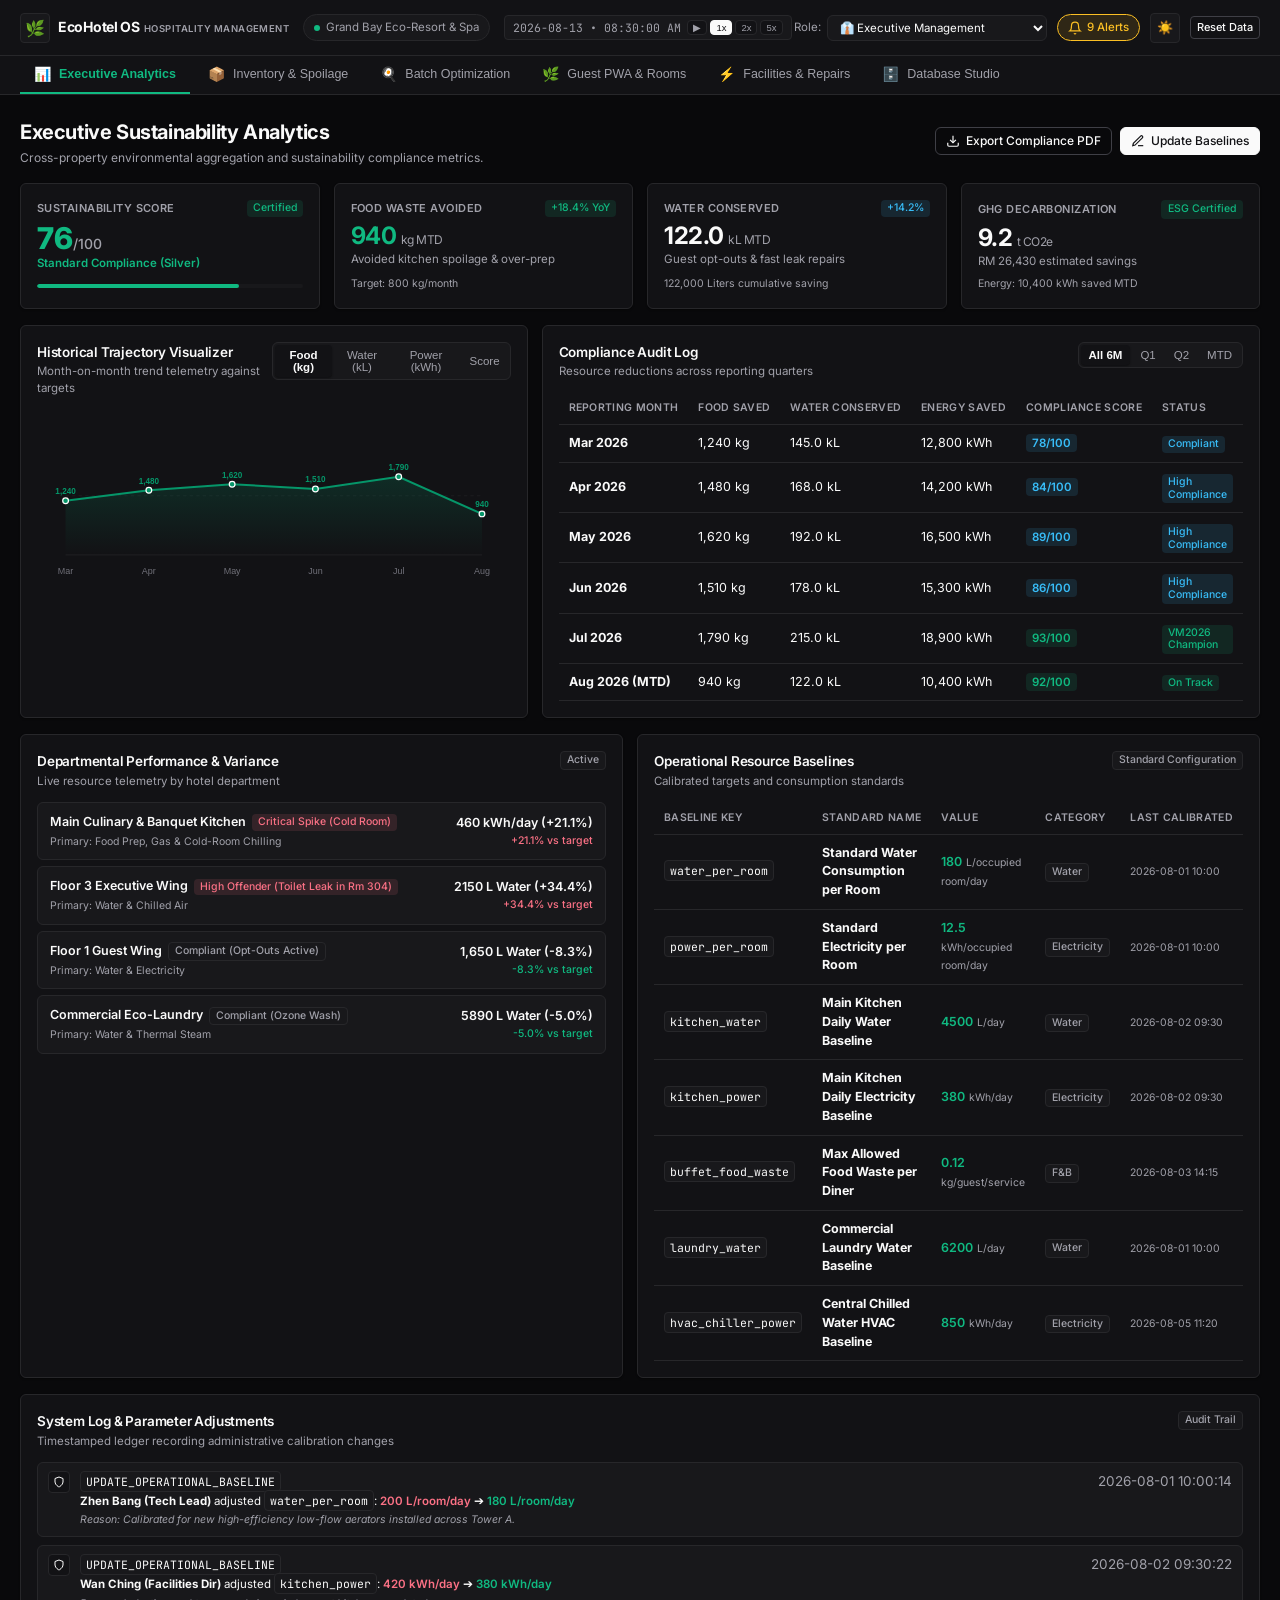
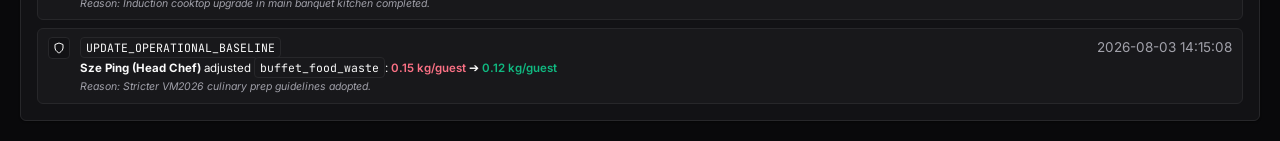
==== index.html @ 71dfa3d1 "Separate the pages" ====
<!DOCTYPE html>
<html lang="en">
<head>
  <meta charset="UTF-8" />
  <meta name="viewport" content="width=device-width, initial-scale=1.0" />
  <title>EcoHotel OS • Visit Malaysia 2026 Sustainable Hospitality Platform</title>
  <meta name="description" content="A comprehensive three-tier sustainable hotel operating system integrating executive sustainability analytics, predictive kitchen batching, in-room guest eco-PWA, and facilities anomaly detection." />

  <!-- Google Fonts: Inter & JetBrains Mono for Nordic Typography -->
  <link rel="preconnect" href="https://fonts.googleapis.com" />
  <link rel="preconnect" href="https://fonts.gstatic.com" crossorigin />
  <link href="https://fonts.googleapis.com/css2?family=Inter:wght@300;400;500;600;700;800;900&family=JetBrains+Mono:wght@400;500;600;700;800&display=swap" rel="stylesheet" />

  <!-- App Stylesheet -->
  <link rel="stylesheet" href="./css/style.css" />
</head>
<body>
  <!-- App Mounting Container -->
  <div id="app"></div>

  <!-- Master JavaScript Application (ES Modules) -->
  <script type="module" src="./js/app.js?v=2.2"></script>
</body>
</html>
---- css/style.css ----
/* ==========================================================================
   EcoHotel OS - Ultra-Minimalist Design System
   Aesthetic: Clean Swiss / Nordic Minimalist, High Legibility, Crisp Hairline Borders,
   Understated Typography, Ample Whitespace, Muted Semantic Accents.
   ========================================================================== */

:root {
  /* Light Minimalist Palette (Default) */
  --bg-app: #f9fafb;
  --bg-surface: #ffffff;
  --bg-card: #ffffff;
  --bg-card-hover: #f9fafb;
  --bg-card-subtle: #f4f4f5;
  --bg-input: #ffffff;
  --bg-glass: rgba(255, 255, 255, 0.95);
  
  --border-subtle: #e4e4e7;
  --border-medium: #d4d4d8;
  --border-focus: #18181b;
  --border-glass: #e4e4e7;
  
  --text-main: #18181b;
  --text-muted: #71717a;
  --text-light: #a1a1aa;
  --text-white: #ffffff;
  
  /* Muted Elegant Accents */
  --primary: #059669;          /* Minimal Forest Green */
  --primary-light: #ecfdf5;
  --primary-hover: #047857;
  
  --secondary: #0284c7;        /* Clean Slate Blue */
  --secondary-light: #f0f9ff;
  
  --warning: #d97706;          /* Muted Amber */
  --warning-light: #fffbeb;
  
  --danger: #e11d48;           /* Clean Rose Red */
  --danger-light: #fff1f2;
  
  --shadow-sm: 0 1px 2px 0 rgba(0, 0, 0, 0.03);
  --shadow-md: 0 1px 3px 0 rgba(0, 0, 0, 0.05), 0 1px 2px -1px rgba(0, 0, 0, 0.05);
  --shadow-lg: 0 4px 6px -1px rgba(0, 0, 0, 0.07), 0 2px 4px -2px rgba(0, 0, 0, 0.05);
  
  --radius-sm: 4px;
  --radius-md: 6px;
  --radius-lg: 8px;
  --radius-xl: 12px;
  --radius-full: 9999px;
  
  --font-family: 'Inter', -apple-system, BlinkMacSystemFont, "Segoe UI", Roboto, sans-serif;
  --font-mono: 'JetBrains Mono', ui-monospace, monospace;
}

/* Dark Minimalist Palette */
body:not(.theme-light), body.theme-dark {
  --bg-app: #09090b;
  --bg-surface: #121215;
  --bg-card: #121215;
  --bg-card-hover: #18181b;
  --bg-card-subtle: #18181b;
  --bg-input: #18181b;
  --bg-glass: rgba(18, 18, 21, 0.95);
  
  --border-subtle: #27272a;
  --border-medium: #3f3f46;
  --border-focus: #10b981;
  --border-glass: #27272a;
  
  --text-main: #fafafa;
  --text-muted: #a1a1aa;
  --text-light: #71717a;
  --text-white: #ffffff;
  
  --primary: #10b981;
  --primary-light: rgba(16, 185, 129, 0.12);
  --primary-hover: #059669;
  
  --secondary: #38bdf8;
  --secondary-light: rgba(56, 189, 248, 0.12);
  
  --warning: #fbbf24;
  --warning-light: rgba(251, 191, 36, 0.12);
  
  --danger: #fb7185;
  --danger-light: rgba(251, 113, 133, 0.12);
  
  --shadow-sm: 0 1px 2px rgba(0, 0, 0, 0.4);
  --shadow-md: 0 2px 4px rgba(0, 0, 0, 0.5);
  --shadow-lg: 0 4px 8px rgba(0, 0, 0, 0.6);
}

/* Base Reset */
*, *::before, *::after {
  box-sizing: border-box;
  margin: 0;
  padding: 0;
}

body {
  font-family: var(--font-family);
  background-color: var(--bg-app);
  color: var(--text-main);
  line-height: 1.5;
  font-size: 13.5px;
  -webkit-font-smoothing: antialiased;
  transition: background-color 0.2s ease, color 0.2s ease;
}

/* Clean Minimal Scrollbar */
::-webkit-scrollbar {
  width: 6px;
  height: 6px;
}
::-webkit-scrollbar-track {
  background: transparent;
}
::-webkit-scrollbar-thumb {
  background: var(--border-medium);
  border-radius: 3px;
}
::-webkit-scrollbar-thumb:hover {
  background: var(--text-muted);
}

/* Typography */
h1, h2, h3, h4, h5, h6 {
  font-weight: 600;
  color: var(--text-main);
  letter-spacing: -0.015em;
}

.text-primary { color: var(--primary) !important; }
.text-success { color: var(--primary) !important; }
.text-danger { color: var(--danger) !important; }
.text-warning { color: var(--warning) !important; }
.text-muted { color: var(--text-muted) !important; }
.font-bold { font-weight: 600; }
.font-lg { font-size: 15px; }
.font-mono { font-family: var(--font-mono); }
.strike { text-decoration: line-through; opacity: 0.5; }
.text-center { text-align: center; }

code {
  font-family: var(--font-mono);
  font-size: 11.5px;
  background: var(--bg-card-subtle);
  padding: 2px 5px;
  border-radius: var(--radius-sm);
  color: var(--text-main);
  border: 1px solid var(--border-subtle);
}

/* Header & Shell Navigation */
.app-header {
  background: var(--bg-surface);
  border-bottom: 1px solid var(--border-subtle);
  height: 56px;
  padding: 0 20px;
  display: flex;
  align-items: center;
  justify-content: space-between;
  position: sticky;
  top: 0;
  z-index: 50;
}

.header-left {
  display: flex;
  align-items: center;
  gap: 14px;
}

.brand-logo {
  display: flex;
  align-items: center;
  gap: 8px;
  cursor: pointer;
}

.logo-mark {
  font-size: 16px;
  background: var(--bg-card-subtle);
  width: 30px;
  height: 30px;
  display: flex;
  align-items: center;
  justify-content: center;
  border-radius: var(--radius-sm);
  border: 1px solid var(--border-subtle);
}

.brand-name {
  font-weight: 700;
  font-size: 14px;
  color: var(--text-main);
  line-height: 1.1;
  letter-spacing: -0.02em;
}

.brand-sub {
  font-size: 9.5px;
  font-weight: 600;
  color: var(--text-muted);
  text-transform: uppercase;
  letter-spacing: 0.05em;
}

.hotel-pill {
  display: flex;
  align-items: center;
  gap: 6px;
  background: var(--bg-card-subtle);
  padding: 4px 10px;
  border-radius: var(--radius-full);
  font-size: 11.5px;
  color: var(--text-muted);
  border: 1px solid var(--border-subtle);
}

.hotel-dot {
  width: 6px;
  height: 6px;
  background-color: var(--primary);
  border-radius: 50%;
}

.sim-clock-pill {
  display: flex;
  align-items: center;
  gap: 6px;
  background: var(--bg-card-subtle);
  padding: 3px 8px;
  border-radius: var(--radius-sm);
  border: 1px solid var(--border-subtle);
  font-size: 11.5px;
  font-family: var(--font-mono);
  color: var(--text-muted);
}

.sim-controls {
  display: flex;
  align-items: center;
  gap: 3px;
}

.sim-btn {
  background: var(--bg-surface);
  border: 1px solid var(--border-subtle);
  color: var(--text-muted);
  padding: 1px 5px;
  border-radius: var(--radius-sm);
  font-size: 9.5px;
  cursor: pointer;
  transition: all 0.15s;
}

.sim-btn:hover, .sim-btn.active {
  background: var(--text-main);
  border-color: var(--text-main);
  color: var(--bg-surface);
}

.header-right {
  display: flex;
  align-items: center;
  gap: 10px;
}

.role-selector-wrap {
  display: flex;
  align-items: center;
  gap: 6px;
}

.role-label {
  font-size: 11.5px;
  color: var(--text-muted);
}

.nav-alert-pill {
  display: flex;
  align-items: center;
  gap: 5px;
  background: var(--bg-card-subtle);
  border: 1px solid var(--border-subtle);
  padding: 4px 10px;
  border-radius: var(--radius-full);
  font-size: 11.5px;
  font-weight: 500;
  color: var(--text-muted);
  cursor: pointer;
  transition: all 0.15s;
}

.nav-alert-pill.has-alerts {
  background: var(--warning-light);
  border-color: var(--warning);
  color: var(--warning);
}

.theme-toggle-btn {
  background: var(--bg-card-subtle);
  border: 1px solid var(--border-subtle);
  color: var(--text-main);
  width: 30px;
  height: 30px;
  border-radius: var(--radius-sm);
  display: flex;
  align-items: center;
  justify-content: center;
  cursor: pointer;
  transition: all 0.15s;
  font-size: 13px;
}

.theme-toggle-btn:hover {
  background: var(--border-subtle);
}

/* Minimal Main Navigation Tab Bar */
.main-navbar {
  background: var(--bg-surface);
  border-bottom: 1px solid var(--border-subtle);
  padding: 0 20px;
  position: sticky;
  top: 56px;
  z-index: 40;
}

.nav-tabs-container {
  display: flex;
  gap: 4px;
  overflow-x: auto;
  scrollbar-width: none;
}
.nav-tabs-container::-webkit-scrollbar {
  display: none;
}

.nav-tab {
  background: transparent;
  border: none;
  border-bottom: 2px solid transparent;
  padding: 10px 14px;
  color: var(--text-muted);
  display: flex;
  align-items: center;
  gap: 8px;
  cursor: pointer;
  transition: all 0.15s;
  white-space: nowrap;
  font-size: 12.5px;
  font-weight: 500;
}

.nav-tab:hover {
  color: var(--text-main);
}

.nav-tab.active {
  color: var(--primary);
  border-bottom-color: var(--primary);
  font-weight: 600;
}

.tab-icon {
  font-size: 14px;
}

.tab-pic {
  font-size: 9.5px;
  background: var(--bg-card-subtle);
  padding: 1px 5px;
  border-radius: var(--radius-sm);
  color: var(--text-muted);
  border: 1px solid var(--border-subtle);
}

.nav-tab.active .tab-pic {
  background: var(--primary-light);
  color: var(--primary);
  border-color: transparent;
}

/* Main Layout & Minimal Cards */
.main-content {
  padding: 20px;
  max-width: 1440px;
  margin: 0 auto;
}

.module-view {
  display: flex;
  flex-direction: column;
  gap: 16px;
}

.view-header {
  display: flex;
  align-items: center;
  justify-content: space-between;
  flex-wrap: wrap;
  gap: 12px;
}

.view-title {
  font-size: 20px;
  font-weight: 700;
  color: var(--text-main);
  letter-spacing: -0.02em;
  margin: 2px 0;
}

.view-subtitle {
  font-size: 12px;
  color: var(--text-muted);
}

.header-actions {
  display: flex;
  align-items: center;
  gap: 8px;
  flex-wrap: wrap;
}

/* Grid System */
.grid {
  display: grid;
  gap: 14px;
}
.grid-2 { grid-template-columns: repeat(2, 1fr); }
.grid-3 { grid-template-columns: repeat(3, 1fr); }
.grid-4 { grid-template-columns: repeat(4, 1fr); }

@media (max-width: 1024px) {
  .grid-4 { grid-template-columns: repeat(2, 1fr); }
  .grid-3 { grid-template-columns: repeat(1, 1fr); }
}
@media (max-width: 768px) {
  .grid-2, .grid-4 { grid-template-columns: 1fr; }
}

/* Minimal Cards */
.card {
  background: var(--bg-card);
  border: 1px solid var(--border-subtle);
  border-radius: var(--radius-md);
  padding: 16px;
  box-shadow: var(--shadow-sm);
  display: flex;
  flex-direction: column;
}

.card-header {
  display: flex;
  align-items: flex-start;
  justify-content: space-between;
  margin-bottom: 12px;
  gap: 10px;
}

.card-title {
  font-size: 13.5px;
  font-weight: 600;
  color: var(--text-main);
}

.card-subtitle {
  font-size: 11.5px;
  color: var(--text-muted);
  margin-top: 1px;
}

/* KPI Cards - Clean & Understated */
.kpi-card {
  border: 1px solid var(--border-subtle);
}

.kpi-header {
  display: flex;
  align-items: center;
  justify-content: space-between;
  margin-bottom: 6px;
}

.kpi-label {
  font-size: 11px;
  font-weight: 600;
  text-transform: uppercase;
  color: var(--text-muted);
  letter-spacing: 0.04em;
}

.kpi-body {
  margin-bottom: 6px;
}

.kpi-value-lg {
  font-size: 24px;
  font-weight: 700;
  color: var(--text-main);
  line-height: 1.1;
  letter-spacing: -0.02em;
}

.kpi-unit {
  font-size: 12px;
  font-weight: 400;
  color: var(--text-muted);
}

.kpi-score-main {
  font-size: 30px;
  font-weight: 800;
  color: var(--primary);
  line-height: 1;
}

.kpi-score-denom {
  font-size: 14px;
  color: var(--text-muted);
  font-weight: 500;
}

.kpi-grade-text {
  font-size: 11.5px;
  font-weight: 600;
  color: var(--primary);
  margin-top: 2px;
}

.kpi-desc {
  font-size: 11.5px;
  color: var(--text-muted);
  margin-top: 2px;
}

.kpi-subtext {
  font-size: 10.5px;
  margin-top: auto;
}

/* Minimal Progress Bar */
.progress-bar-wrap {
  width: 100%;
  height: 4px;
  background: var(--bg-card-subtle);
  border-radius: var(--radius-full);
  overflow: hidden;
  margin-top: 6px;
}

.progress-bar {
  height: 100%;
  background: var(--primary);
  border-radius: var(--radius-full);
  transition: width 0.4s ease;
}

/* Clean Badges & Pills */
.badge {
  display: inline-flex;
  align-items: center;
  gap: 3px;
  padding: 2px 6px;
  border-radius: var(--radius-sm);
  font-size: 10.5px;
  font-weight: 500;
  line-height: 1.2;
}

.badge-primary { background: var(--primary-light); color: var(--primary); border: 1px solid transparent; }
.badge-secondary { background: var(--bg-card-subtle); color: var(--text-muted); border: 1px solid var(--border-subtle); }
.badge-success { background: var(--primary-light); color: var(--primary); }
.badge-warning { background: var(--warning-light); color: var(--warning); }
.badge-danger { background: var(--danger-light); color: var(--danger); }
.badge-info { background: var(--secondary-light); color: var(--secondary); }

/* Status Pills */
.status-pill {
  display: inline-flex;
  align-items: center;
  padding: 2px 7px;
  border-radius: var(--radius-sm);
  font-size: 11px;
  font-weight: 500;
}

.pill-skipped { background: var(--primary-light); color: var(--primary); }
.pill-active { background: var(--secondary-light); color: var(--secondary); }
.pill-light { background: var(--bg-card-subtle); color: var(--text-muted); }
.pill-assigned { background: var(--warning-light); color: var(--warning); }
.pill-progress { background: var(--secondary-light); color: var(--secondary); }
.pill-completed { background: var(--primary-light); color: var(--primary); }

.score-pill {
  padding: 2px 6px;
  border-radius: var(--radius-sm);
  font-weight: 600;
  font-size: 11.5px;
}
.pill-high { background: var(--primary-light); color: var(--primary); }
.pill-mid { background: var(--secondary-light); color: var(--secondary); }
.pill-low { background: var(--warning-light); color: var(--warning); }

/* Minimalist Clean Buttons */
.btn {
  display: inline-flex;
  align-items: center;
  justify-content: center;
  gap: 6px;
  padding: 6px 12px;
  border-radius: var(--radius-md);
  font-size: 12.5px;
  font-weight: 500;
  font-family: inherit;
  cursor: pointer;
  transition: all 0.15s ease;
  border: 1px solid transparent;
  text-decoration: none;
  line-height: 1.3;
}

.btn:active {
  transform: scale(0.98);
}

.btn-primary {
  background: var(--text-main);
  color: var(--bg-surface);
  border-color: var(--text-main);
}
.btn-primary:hover {
  opacity: 0.9;
}

.btn-secondary {
  background: var(--bg-card-subtle);
  color: var(--text-main);
  border-color: var(--border-subtle);
}
.btn-secondary:hover {
  background: var(--border-subtle);
}

.btn-outline {
  background: transparent;
  border-color: var(--border-medium);
  color: var(--text-main);
}
.btn-outline:hover {
  background: var(--bg-card-subtle);
  border-color: var(--text-main);
}

.btn-danger {
  background: var(--danger);
  color: #ffffff;
}
.btn-danger:hover {
  opacity: 0.9;
}

.btn-success {
  background: var(--primary);
  color: #ffffff;
}

.btn-xs {
  padding: 3px 6px;
  font-size: 11px;
  border-radius: var(--radius-sm);
}

.btn-sm {
  padding: 5px 10px;
  font-size: 12px;
}

.btn-block {
  width: 100%;
}

.btn-group-xs {
  display: flex;
  gap: 4px;
}

/* Minimal Forms & Inputs */
.form-group {
  margin-bottom: 12px;
  display: flex;
  flex-direction: column;
  gap: 4px;
}

.form-label {
  font-size: 11.5px;
  font-weight: 500;
  color: var(--text-main);
}

.form-input {
  background: var(--bg-input);
  border: 1px solid var(--border-subtle);
  border-radius: var(--radius-md);
  padding: 6px 10px;
  font-size: 12.5px;
  font-family: inherit;
  color: var(--text-main);
  transition: border-color 0.15s;
  outline: none;
  width: 100%;
}

.form-input:focus {
  border-color: var(--border-focus);
}

.form-input-sm {
  padding: 4px 8px;
  font-size: 11.5px;
}

.form-help {
  font-size: 10.5px;
  color: var(--text-muted);
}

.checkbox-label {
  display: flex;
  align-items: flex-start;
  gap: 6px;
  cursor: pointer;
  font-size: 12px;
}

/* Minimalist Tables */
.table-responsive {
  width: 100%;
  overflow-x: auto;
}

.data-table {
  width: 100%;
  border-collapse: collapse;
  text-align: left;
  font-size: 12.5px;
}

.data-table th {
  background: var(--bg-surface);
  padding: 8px 10px;
  font-size: 10.5px;
  font-weight: 600;
  text-transform: uppercase;
  letter-spacing: 0.03em;
  color: var(--text-muted);
  border-bottom: 1px solid var(--border-subtle);
  white-space: nowrap;
}

.data-table td {
  padding: 9px 10px;
  border-bottom: 1px solid var(--border-subtle);
  color: var(--text-main);
  vertical-align: middle;
}

.data-table tbody tr:hover {
  background: var(--bg-card-subtle);
}

.row-opted-out {
  opacity: 0.85;
}

/* Minimal Tab Pills */
.tab-pills {
  display: flex;
  gap: 2px;
  background: var(--bg-card-subtle);
  padding: 2px;
  border-radius: var(--radius-md);
  border: 1px solid var(--border-subtle);
}

.tab-btn {
  background: transparent;
  border: none;
  padding: 4px 8px;
  border-radius: var(--radius-sm);
  font-size: 11.5px;
  font-weight: 500;
  color: var(--text-muted);
  cursor: pointer;
  transition: all 0.15s;
}

.tab-btn:hover {
  color: var(--text-main);
}

.tab-btn.active {
  background: var(--bg-surface);
  color: var(--text-main);
  font-weight: 600;
  box-shadow: var(--shadow-sm);
}

/* Clean Alert Banners */
.alert-banner {
  display: flex;
  align-items: flex-start;
  gap: 10px;
  padding: 10px 14px;
  border-radius: var(--radius-md);
  border: 1px solid transparent;
  margin-bottom: 8px;
  font-size: 12.5px;
}

.alert-warning-strip {
  background: var(--warning-light);
  border-color: var(--warning);
  color: var(--warning);
}

.alert-tag {
  display: inline-block;
  background: var(--bg-surface);
  border: 1px solid var(--border-subtle);
  padding: 1px 5px;
  border-radius: var(--radius-sm);
  margin-right: 4px;
  font-size: 11px;
  font-weight: 600;
}

.alert-action-text {
  font-size: 11.5px;
  margin-top: 2px;
  color: var(--text-main);
}

/* Minimal Heatmap List */
.heatmap-list {
  display: flex;
  flex-direction: column;
  gap: 6px;
}

.heatmap-item {
  display: flex;
  align-items: center;
  justify-content: space-between;
  padding: 10px 12px;
  border-radius: var(--radius-md);
  background: var(--bg-card-subtle);
  border: 1px solid var(--border-subtle);
}

.heatmap-title-row {
  display: flex;
  align-items: center;
  gap: 6px;
  margin-bottom: 2px;
}

.heatmap-dept {
  font-weight: 600;
  font-size: 12.5px;
  color: var(--text-main);
}

.heatmap-meta {
  font-size: 10.5px;
  color: var(--text-muted);
}

.heatmap-metric-block {
  text-align: right;
}

.heatmap-val {
  font-weight: 600;
  font-size: 12.5px;
  color: var(--text-main);
}

.heatmap-variance {
  font-size: 10.5px;
  font-weight: 500;
}

/* Audit Stream */
.audit-stream {
  display: flex;
  flex-direction: column;
  gap: 8px;
  max-height: 380px;
  overflow-y: auto;
}

.audit-entry {
  display: flex;
  gap: 10px;
  padding: 8px 10px;
  border-radius: var(--radius-md);
  background: var(--bg-card-subtle);
  border: 1px solid var(--border-subtle);
}

.audit-icon {
  width: 22px;
  height: 22px;
  border-radius: var(--radius-sm);
  background: var(--bg-surface);
  border: 1px solid var(--border-subtle);
  color: var(--text-main);
  display: flex;
  align-items: center;
  justify-content: center;
  flex-shrink: 0;
  font-size: 11px;
}

.audit-content {
  flex: 1;
}

.audit-top {
  display: flex;
  align-items: center;
  justify-content: space-between;
  margin-bottom: 1px;
}

.audit-desc {
  font-size: 11.5px;
}

.audit-diff {
  font-weight: 600;
}

.audit-reason {
  font-size: 10.5px;
  margin-top: 2px;
}

/* Minimal PWA Phone Frame */
.pwa-split-layout {
  align-items: flex-start;
}

.mobile-phone-frame-wrap {
  display: flex;
  justify-content: center;
  position: sticky;
  top: 80px;
}

.phone-frame {
  width: 350px;
  height: 680px;
  background: var(--bg-surface);
  border-radius: 28px;
  border: 2px solid var(--border-medium);
  box-shadow: var(--shadow-md);
  position: relative;
  overflow: hidden;
  display: flex;
  flex-direction: column;
}

.phone-notch {
  width: 100px;
  height: 18px;
  background: var(--border-subtle);
  position: absolute;
  top: 0;
  left: 50%;
  transform: translateX(-50%);
  border-bottom-left-radius: 10px;
  border-bottom-right-radius: 10px;
  z-index: 30;
  display: flex;
  align-items: center;
  justify-content: center;
}

.phone-screen {
  flex: 1;
  background: var(--bg-app);
  overflow-y: auto;
  padding: 26px 14px 16px 14px;
  color: var(--text-main);
  display: flex;
  flex-direction: column;
  gap: 12px;
}

.pwa-header {
  display: flex;
  align-items: center;
  justify-content: space-between;
  padding-bottom: 8px;
  border-bottom: 1px solid var(--border-subtle);
}

.pwa-brand {
  display: flex;
  align-items: center;
  gap: 6px;
}

.pwa-hotel-title {
  font-size: 10.5px;
  font-weight: 700;
  letter-spacing: 0.03em;
  color: var(--text-main);
}

.pwa-room-sub {
  font-size: 10.5px;
  color: var(--text-muted);
}

.pwa-points-card {
  background: var(--bg-surface);
  border: 1px solid var(--border-subtle);
  border-radius: var(--radius-md);
  padding: 12px;
}

.pwa-points-header {
  display: flex;
  align-items: center;
  justify-content: space-between;
  font-size: 9.5px;
  font-weight: 600;
  color: var(--text-muted);
  letter-spacing: 0.04em;
}

.pwa-points-val {
  font-size: 26px;
  font-weight: 800;
  color: var(--text-main);
  margin: 2px 0;
}

.pts-unit {
  font-size: 12px;
  color: var(--primary);
  font-weight: 600;
}

.pwa-milestone-text {
  font-size: 10.5px;
  color: var(--text-muted);
}

.pwa-section-title {
  font-size: 9.5px;
  font-weight: 700;
  color: var(--text-muted);
  letter-spacing: 0.05em;
  text-transform: uppercase;
}

.pwa-form {
  display: flex;
  flex-direction: column;
  gap: 8px;
}

.pwa-option-card {
  display: flex;
  gap: 8px;
  padding: 10px;
  border-radius: var(--radius-md);
  background: var(--bg-surface);
  border: 1px solid var(--border-subtle);
  cursor: pointer;
  transition: border-color 0.15s;
}

.pwa-option-card:hover {
  border-color: var(--border-medium);
}

.pwa-option-card.selected {
  border-color: var(--primary);
  background: var(--primary-light);
}

.pwa-opt-body {
  flex: 1;
}

.pwa-opt-title-row {
  display: flex;
  align-items: center;
  justify-content: space-between;
  margin-bottom: 2px;
}

.pwa-opt-title-row strong {
  font-size: 11.5px;
}

.pwa-opt-body p {
  font-size: 10.5px;
  color: var(--text-muted);
  line-height: 1.3;
}

.pts-badge {
  font-size: 9.5px;
  font-weight: 700;
  background: var(--primary);
  color: #ffffff;
  padding: 1px 4px;
  border-radius: var(--radius-sm);
}

.pwa-towel-box {
  background: var(--bg-surface);
  padding: 8px;
  border-radius: var(--radius-md);
  border: 1px solid var(--border-subtle);
}

.pwa-voucher-stream {
  display: flex;
  flex-direction: column;
  gap: 6px;
}

.pwa-voucher-card {
  background: var(--bg-surface);
  border: 1px solid var(--border-subtle);
  border-radius: var(--radius-md);
  padding: 8px 10px;
}

.voucher-top {
  display: flex;
  align-items: center;
  justify-content: space-between;
}

.voucher-title {
  font-size: 11px;
  font-weight: 600;
  color: var(--text-main);
}

.voucher-desc {
  font-size: 10px;
  color: var(--text-muted);
  margin: 2px 0 4px 0;
}

.voucher-code-strip {
  display: flex;
  align-items: center;
  justify-content: space-between;
  background: var(--bg-card-subtle);
  padding: 3px 6px;
  border-radius: var(--radius-sm);
}

.voucher-code-strip code {
  font-weight: 700;
  color: var(--text-main);
}

.voucher-exp {
  font-size: 9px;
  color: var(--text-muted);
}

/* Modals */
.modal-backdrop {
  position: fixed;
  inset: 0;
  background: rgba(0, 0, 0, 0.4);
  backdrop-filter: blur(4px);
  -webkit-backdrop-filter: blur(4px);
  z-index: 100;
  display: flex;
  align-items: center;
  justify-content: center;
  padding: 16px;
}

.modal-card {
  background: var(--bg-surface);
  border: 1px solid var(--border-subtle);
  border-radius: var(--radius-lg);
  padding: 22px;
  width: 100%;
  max-width: 540px;
  box-shadow: var(--shadow-lg);
  max-height: 90vh;
  overflow-y: auto;
}

.modal-header {
  display: flex;
  align-items: center;
  justify-content: space-between;
  margin-bottom: 16px;
  padding-bottom: 10px;
  border-bottom: 1px solid var(--border-subtle);
}

.modal-title {
  font-size: 16px;
  font-weight: 700;
}

.modal-close {
  background: transparent;
  border: none;
  font-size: 20px;
  color: var(--text-muted);
  cursor: pointer;
  line-height: 1;
}

.modal-footer {
  display: flex;
  justify-content: flex-end;
  gap: 8px;
  margin-top: 18px;
  padding-top: 12px;
  border-top: 1px solid var(--border-subtle);
}

/* Toast Notifications */
.toast-container {
  position: fixed;
  bottom: 20px;
  right: 20px;
  z-index: 120;
  display: flex;
  flex-direction: column;
  gap: 8px;
  pointer-events: none;
}

.toast {
  pointer-events: auto;
  background: var(--bg-surface);
  border: 1px solid var(--border-subtle);
  border-radius: var(--radius-md);
  padding: 10px 14px;
  min-width: 280px;
  max-width: 420px;
  box-shadow: var(--shadow-md);
  display: flex;
  align-items: center;
  justify-content: space-between;
  gap: 10px;
  font-size: 12.5px;
  transition: all 0.2s;
}

.toast-close {
  background: transparent;
  border: none;
  color: var(--text-muted);
  cursor: pointer;
  font-size: 14px;
}

/* Radio Card Group */
.radio-card-group {
  display: grid;
  grid-template-columns: repeat(2, 1fr);
  gap: 8px;
}

.radio-card {
  border: 1px solid var(--border-subtle);
  border-radius: var(--radius-md);
  padding: 10px;
  background: var(--bg-surface);
  cursor: pointer;
  display: flex;
  align-items: flex-start;
  gap: 8px;
}

.radio-card input:checked + .radio-card-body strong {
  color: var(--primary);
}

.radio-card input:checked ~ * {
  border-color: var(--primary);
}

.radio-card-body strong {
  display: block;
  font-size: 12px;
  margin-bottom: 1px;
}

.radio-card-body p {
  font-size: 10.5px;
  color: var(--text-muted);
}

/* Code Blocks */
.code-block {
  background: var(--bg-card-subtle);
  color: var(--text-main);
  padding: 12px;
  border-radius: var(--radius-md);
  font-family: var(--font-mono);
  font-size: 11px;
  overflow-x: auto;
  max-height: 260px;
  border: 1px solid var(--border-subtle);
}

/* Fade In */
.fade-in {
  animation: fadeIn 0.15s ease;
}

@keyframes fadeIn {
  from { opacity: 0; }
  to { opacity: 1; }
}

/* Print Styles */
@media print {
  body {
    background: #ffffff !important;
    color: #000000 !important;
  }
  .app-header, .main-navbar, .header-actions, .toast-container, .modal-backdrop {
    display: none !important;
  }
  .main-content {
    padding: 0 !important;
    max-width: 100% !important;
  }
  .card {
    border: 1px solid #e4e4e7 !important;
    box-shadow: none !important;
    background: #ffffff !important;
  }
}
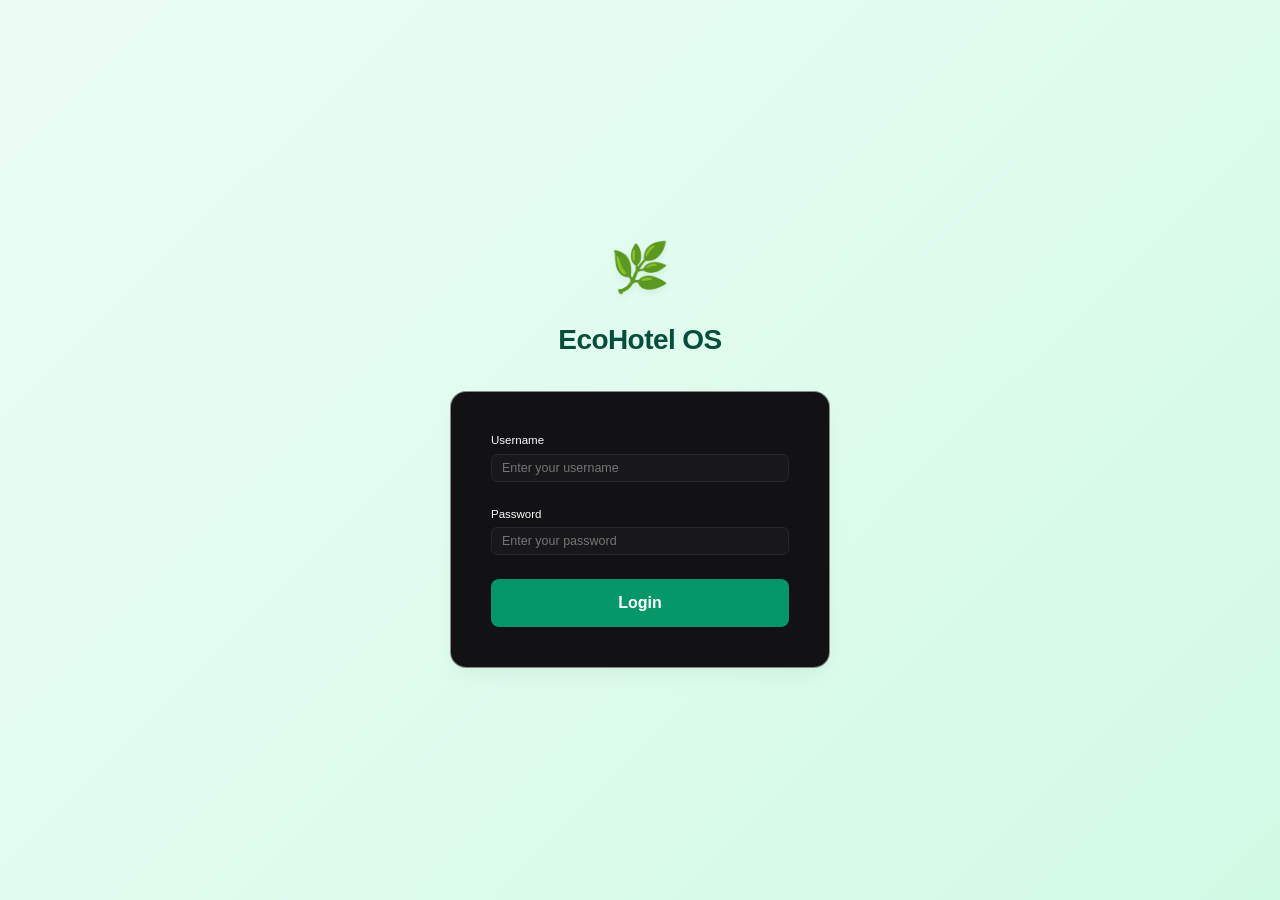
==== commit 1adf992f: "Add login page Username and password at initialData.js" ====
--- a/index.html
+++ b/index.html
@@ -13,6 +13,11 @@
 
   <!-- App Stylesheet -->
   <link rel="stylesheet" href="./css/style.css" />
+  <script>
+    if (!localStorage.getItem('eco_session')) {
+      window.location.href = 'login.html';
+    }
+  </script>
 </head>
 <body>
   <!-- App Mounting Container -->
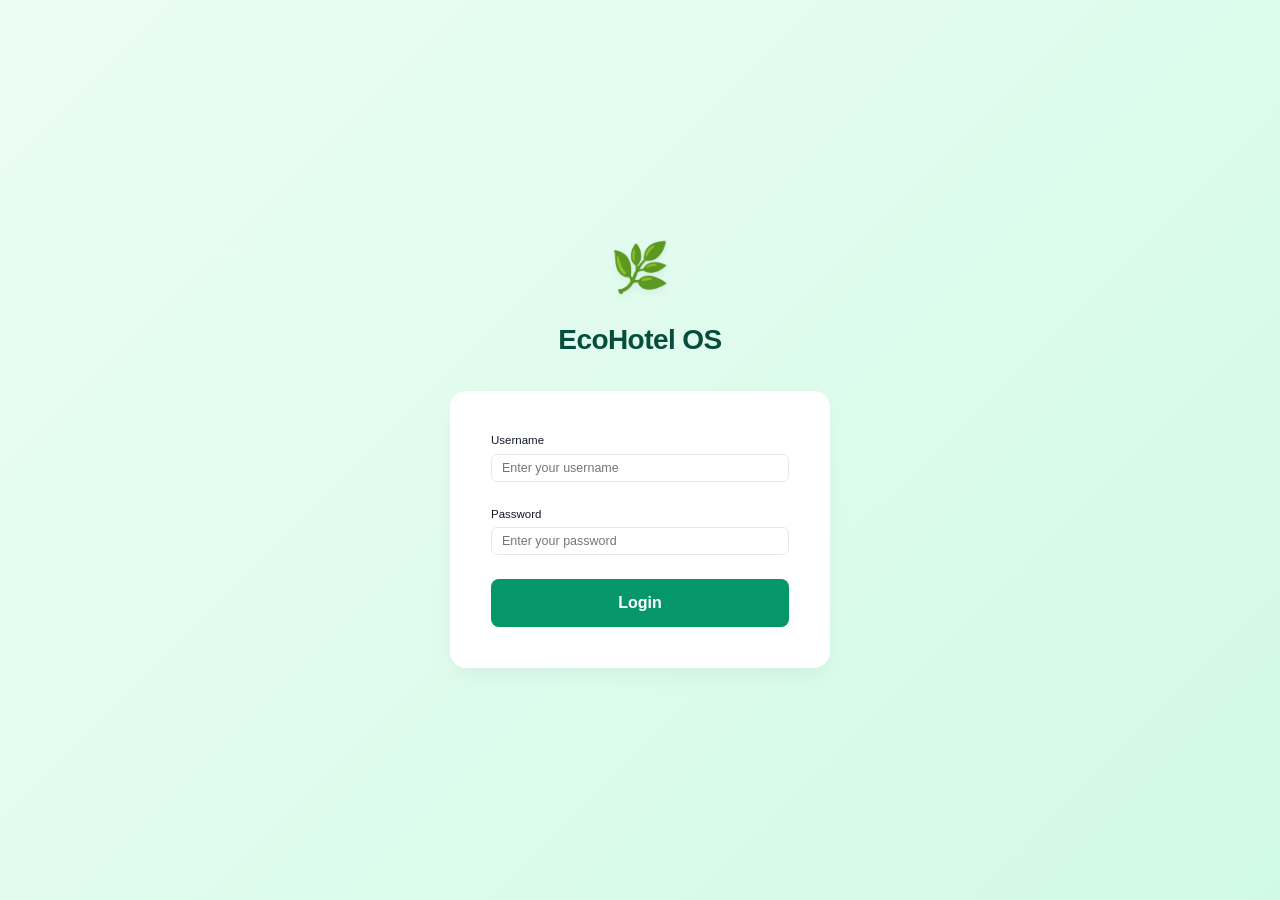
==== commit 7498f2e9: "Add back reset button" ====
--- a/index.html
+++ b/index.html
@@ -18,12 +18,15 @@
       window.location.href = 'login.html';
     }
   </script>
+
+  <link rel="icon" href="data:image/svg+xml,<svg xmlns='http://www.w3.org/2000/svg' viewBox='0 0 100 100'><text y='.9em' font-size='90'>🌿</text></svg>">
 </head>
 <body>
   <!-- App Mounting Container -->
   <div id="app"></div>
 
   <!-- Master JavaScript Application (ES Modules) -->
-  <script type="module" src="./js/app.js?v=2.2"></script>
+  <script type="module" src="./js/app.js?v=2.3"></script>
 </body>
 </html>
+
--- a/css/style.css
+++ b/css/style.css
@@ -5,42 +5,43 @@
    ========================================================================== */
 
 :root {
-  /* Light Minimalist Palette (Default) */
-  --bg-app: #f9fafb;
+  /* Neutral Monochromatic Enterprise SaaS Palette (Linear / Vercel style) */
+  --bg-app: #fafafa;
   --bg-surface: #ffffff;
   --bg-card: #ffffff;
   --bg-card-hover: #f9fafb;
-  --bg-card-subtle: #f4f4f5;
+  --bg-card-subtle: #f4f5f7;
   --bg-input: #ffffff;
   --bg-glass: rgba(255, 255, 255, 0.95);
   
-  --border-subtle: #e4e4e7;
-  --border-medium: #d4d4d8;
-  --border-focus: #18181b;
-  --border-glass: #e4e4e7;
+  --border-subtle: #e5e7eb;
+  --border-medium: #d1d5db;
+  --border-focus: #059669;
+  --border-glass: #e5e7eb;
   
-  --text-main: #18181b;
-  --text-muted: #71717a;
-  --text-light: #a1a1aa;
+  --text-main: #111827;
+  --text-muted: #6b7280;
+  --text-light: #9ca3af;
   --text-white: #ffffff;
   
-  /* Muted Elegant Accents */
-  --primary: #059669;          /* Minimal Forest Green */
+  /* Primary Accent: Emerald / Slate */
+  --primary: #059669;
   --primary-light: #ecfdf5;
   --primary-hover: #047857;
   
-  --secondary: #0284c7;        /* Clean Slate Blue */
-  --secondary-light: #f0f9ff;
+  --secondary: #475569;
+  --secondary-light: #f1f5f9;
   
-  --warning: #d97706;          /* Muted Amber */
+  /* Strict Semantic Alerts */
+  --warning: #d97706;
   --warning-light: #fffbeb;
   
-  --danger: #e11d48;           /* Clean Rose Red */
+  --danger: #e11d48;
   --danger-light: #fff1f2;
   
-  --shadow-sm: 0 1px 2px 0 rgba(0, 0, 0, 0.03);
-  --shadow-md: 0 1px 3px 0 rgba(0, 0, 0, 0.05), 0 1px 2px -1px rgba(0, 0, 0, 0.05);
-  --shadow-lg: 0 4px 6px -1px rgba(0, 0, 0, 0.07), 0 2px 4px -2px rgba(0, 0, 0, 0.05);
+  --shadow-sm: 0 1px 2px 0 rgba(0, 0, 0, 0.04);
+  --shadow-md: 0 1px 3px 0 rgba(0, 0, 0, 0.06), 0 1px 2px -1px rgba(0, 0, 0, 0.04);
+  --shadow-lg: 0 4px 6px -1px rgba(0, 0, 0, 0.07), 0 2px 4px -2px rgba(0, 0, 0, 0.04);
   
   --radius-sm: 4px;
   --radius-md: 6px;
@@ -52,8 +53,8 @@
   --font-mono: 'JetBrains Mono', ui-monospace, monospace;
 }
 
-/* Dark Minimalist Palette */
-body:not(.theme-light), body.theme-dark {
+/* Optional Dark Minimalist Palette (strictly on .theme-dark) */
+body.theme-dark {
   --bg-app: #09090b;
   --bg-surface: #121215;
   --bg-card: #121215;
@@ -67,17 +68,17 @@
   --border-focus: #10b981;
   --border-glass: #27272a;
   
-  --text-main: #fafafa;
-  --text-muted: #a1a1aa;
-  --text-light: #71717a;
+  --text-main: #f9fafb;
+  --text-muted: #9ca3af;
+  --text-light: #6b7280;
   --text-white: #ffffff;
   
   --primary: #10b981;
   --primary-light: rgba(16, 185, 129, 0.12);
   --primary-hover: #059669;
   
-  --secondary: #38bdf8;
-  --secondary-light: rgba(56, 189, 248, 0.12);
+  --secondary: #94a3b8;
+  --secondary-light: rgba(148, 163, 184, 0.12);
   
   --warning: #fbbf24;
   --warning-light: rgba(251, 191, 36, 0.12);
@@ -225,40 +226,32 @@
   border-radius: 50%;
 }
 
-.sim-clock-pill {
-  display: flex;
-  align-items: center;
-  gap: 6px;
-  background: var(--bg-card-subtle);
-  padding: 3px 8px;
-  border-radius: var(--radius-sm);
+.live-clock-pill {
+  display: flex;
+  align-items: center;
+  gap: 8px;
+  background: var(--bg-card-subtle);
+  padding: 5px 12px;
+  border-radius: var(--radius-full);
   border: 1px solid var(--border-subtle);
   font-size: 11.5px;
   font-family: var(--font-mono);
   color: var(--text-muted);
 }
 
-.sim-controls {
-  display: flex;
-  align-items: center;
-  gap: 3px;
-}
-
-.sim-btn {
-  background: var(--bg-surface);
-  border: 1px solid var(--border-subtle);
-  color: var(--text-muted);
-  padding: 1px 5px;
-  border-radius: var(--radius-sm);
-  font-size: 9.5px;
-  cursor: pointer;
-  transition: all 0.15s;
-}
-
-.sim-btn:hover, .sim-btn.active {
-  background: var(--text-main);
-  border-color: var(--text-main);
-  color: var(--bg-surface);
+.live-clock-pill .clock-dot {
+  width: 7px;
+  height: 7px;
+  background: var(--primary);
+  border-radius: 50%;
+  box-shadow: 0 0 6px var(--primary);
+  display: inline-block;
+  animation: pulse-dot 2.5s infinite ease-in-out;
+}
+
+@keyframes pulse-dot {
+  0%, 100% { opacity: 1; transform: scale(1); }
+  50% { opacity: 0.4; transform: scale(0.85); }
 }
 
 .header-right {
@@ -318,60 +311,63 @@
   background: var(--border-subtle);
 }
 
-/* Minimal Main Navigation Tab Bar */
+/* Minimal Main Navigation Tab Bar - Evenly Distributed 5-Column Grid */
 .main-navbar {
   background: var(--bg-surface);
   border-bottom: 1px solid var(--border-subtle);
-  padding: 0 20px;
+  padding: 0 32px;
   position: sticky;
   top: 56px;
   z-index: 40;
 }
 
 .nav-tabs-container {
-  display: flex;
-  gap: 4px;
-  overflow-x: auto;
-  scrollbar-width: none;
-}
-.nav-tabs-container::-webkit-scrollbar {
-  display: none;
+  display: grid;
+  grid-template-columns: repeat(5, 1fr);
+  gap: 8px;
+  width: 100%;
+  max-width: 1760px;
+  margin: 0 auto;
 }
 
 .nav-tab {
   background: transparent;
   border: none;
   border-bottom: 2px solid transparent;
-  padding: 10px 14px;
-  color: var(--text-muted);
-  display: flex;
-  align-items: center;
-  gap: 8px;
+  padding: 13px 16px;
+  color: var(--text-muted);
+  display: flex;
+  align-items: center;
+  justify-content: center;
+  gap: 10px;
   cursor: pointer;
-  transition: all 0.15s;
+  transition: all 0.15s ease;
   white-space: nowrap;
-  font-size: 12.5px;
+  font-size: 13.5px;
   font-weight: 500;
+  border-radius: var(--radius-md) var(--radius-md) 0 0;
 }
 
 .nav-tab:hover {
   color: var(--text-main);
+  background: rgba(0, 0, 0, 0.02);
 }
 
 .nav-tab.active {
   color: var(--primary);
   border-bottom-color: var(--primary);
   font-weight: 600;
+  background: var(--primary-light);
 }
 
 .tab-icon {
-  font-size: 14px;
+  font-size: 16px;
 }
 
 .tab-pic {
-  font-size: 9.5px;
-  background: var(--bg-card-subtle);
-  padding: 1px 5px;
+  font-size: 10px;
+  background: var(--bg-card-subtle);
+  padding: 2px 6px;
   border-radius: var(--radius-sm);
   color: var(--text-muted);
   border: 1px solid var(--border-subtle);
@@ -385,68 +381,73 @@
 
 /* Main Layout & Minimal Cards */
 .main-content {
-  padding: 20px;
-  max-width: 1440px;
+  padding: 24px 32px;
+  max-width: 1760px;
   margin: 0 auto;
+  width: 100%;
 }
 
 .module-view {
   display: flex;
   flex-direction: column;
+  gap: 24px;
+  width: 100%;
+}
+
+.view-header {
+  display: flex;
+  align-items: center;
+  justify-content: space-between;
+  flex-wrap: wrap;
   gap: 16px;
 }
 
-.view-header {
-  display: flex;
-  align-items: center;
-  justify-content: space-between;
+.view-title {
+  font-size: 22px;
+  font-weight: 600;
+  color: var(--text-main);
+  letter-spacing: -0.02em;
+  margin: 0;
+}
+
+.view-subtitle {
+  font-size: 13.5px;
+  color: var(--text-muted);
+  margin-top: 3px;
+}
+
+.header-actions {
+  display: flex;
+  align-items: center;
+  gap: 12px;
   flex-wrap: wrap;
-  gap: 12px;
-}
-
-.view-title {
-  font-size: 20px;
-  font-weight: 700;
-  color: var(--text-main);
-  letter-spacing: -0.02em;
-  margin: 2px 0;
-}
-
-.view-subtitle {
-  font-size: 12px;
-  color: var(--text-muted);
-}
-
-.header-actions {
-  display: flex;
-  align-items: center;
-  gap: 8px;
-  flex-wrap: wrap;
-}
-
-/* Grid System */
+}
+
+/* Grid System - Consistent 8pt Grid */
 .grid {
   display: grid;
-  gap: 14px;
+  gap: 20px;
+  width: 100%;
 }
 .grid-2 { grid-template-columns: repeat(2, 1fr); }
 .grid-3 { grid-template-columns: repeat(3, 1fr); }
 .grid-4 { grid-template-columns: repeat(4, 1fr); }
 
-@media (max-width: 1024px) {
+@media (max-width: 1200px) {
   .grid-4 { grid-template-columns: repeat(2, 1fr); }
   .grid-3 { grid-template-columns: repeat(1, 1fr); }
 }
 @media (max-width: 768px) {
   .grid-2, .grid-4 { grid-template-columns: 1fr; }
+  .nav-tabs-container { grid-template-columns: 1fr; }
 }
 
 /* Minimal Cards */
 .card {
   background: var(--bg-card);
   border: 1px solid var(--border-subtle);
-  border-radius: var(--radius-md);
-  padding: 16px;
+  border-radius: var(--radius-lg);
+  padding: 22px 24px;
   box-shadow: var(--shadow-sm);
   display: flex;
   flex-direction: column;
@@ -454,50 +455,62 @@
 
 .card-header {
   display: flex;
-  align-items: flex-start;
-  justify-content: space-between;
-  margin-bottom: 12px;
-  gap: 10px;
+  align-items: center;
+  justify-content: space-between;
+  margin-bottom: 16px;
+  gap: 16px;
+  flex-wrap: wrap;
 }
 
 .card-title {
-  font-size: 13.5px;
+  font-size: 15px;
   font-weight: 600;
   color: var(--text-main);
 }
 
 .card-subtitle {
-  font-size: 11.5px;
-  color: var(--text-muted);
-  margin-top: 1px;
-}
-
-/* KPI Cards - Clean & Understated */
+  font-size: 12.5px;
+  color: var(--text-muted);
+  margin-top: 2px;
+}
+
+/* KPI Cards - Linear / Vercel: [Muted Small Label] -> [Prominent Value] -> [Single Trend Indicator] */
 .kpi-card {
-  border: 1px solid var(--border-subtle);
+  background: var(--bg-card);
+  border: 1px solid var(--border-subtle);
+  border-radius: var(--radius-lg);
+  padding: 22px 24px;
+  display: flex;
+  flex-direction: column;
+  gap: 6px;
+  box-shadow: var(--shadow-sm);
+  justify-content: space-between;
+  min-height: 120px;
 }
 
 .kpi-header {
   display: flex;
   align-items: center;
   justify-content: space-between;
-  margin-bottom: 6px;
 }
 
 .kpi-label {
-  font-size: 11px;
-  font-weight: 600;
-  text-transform: uppercase;
-  color: var(--text-muted);
-  letter-spacing: 0.04em;
+  font-size: 12px;
+  font-weight: 500;
+  color: var(--text-muted);
+  letter-spacing: normal;
+  text-transform: none;
 }
 
 .kpi-body {
-  margin-bottom: 6px;
+  display: flex;
+  flex-direction: column;
+  gap: 4px;
+  margin-top: 4px;
 }
 
 .kpi-value-lg {
-  font-size: 24px;
+  font-size: 32px;
   font-weight: 700;
   color: var(--text-main);
   line-height: 1.1;
@@ -505,50 +518,58 @@
 }
 
 .kpi-unit {
-  font-size: 12px;
+  font-size: 14px;
   font-weight: 400;
   color: var(--text-muted);
+  margin-left: 6px;
 }
 
 .kpi-score-main {
-  font-size: 30px;
-  font-weight: 800;
+  font-size: 36px;
+  font-weight: 700;
   color: var(--primary);
-  line-height: 1;
+  line-height: 1.1;
+  letter-spacing: -0.02em;
 }
 
 .kpi-score-denom {
   font-size: 14px;
   color: var(--text-muted);
+  font-weight: 400;
+}
+
+.kpi-trend {
+  font-size: 13px;
   font-weight: 500;
-}
-
-.kpi-grade-text {
-  font-size: 11.5px;
-  font-weight: 600;
-  color: var(--primary);
-  margin-top: 2px;
-}
+  display: inline-flex;
+  align-items: center;
+  gap: 6px;
+  margin-top: 4px;
+}
+.kpi-trend.positive { color: var(--primary); }
+.kpi-trend.negative { color: var(--danger); }
+.kpi-trend.neutral { color: var(--text-muted); }
 
 .kpi-desc {
-  font-size: 11.5px;
-  color: var(--text-muted);
-  margin-top: 2px;
+  font-size: 13px;
+  color: var(--text-muted);
+  margin-top: 4px;
 }
 
 .kpi-subtext {
-  font-size: 10.5px;
+  font-size: 12px;
+  color: var(--text-muted);
   margin-top: auto;
 }
 
 /* Minimal Progress Bar */
 .progress-bar-wrap {
   width: 100%;
-  height: 4px;
+  height: 5px;
   background: var(--bg-card-subtle);
   border-radius: var(--radius-full);
   overflow: hidden;
-  margin-top: 6px;
+  margin-top: 8px;
 }
 
 .progress-bar {
@@ -562,10 +583,10 @@
 .badge {
   display: inline-flex;
   align-items: center;
-  gap: 3px;
-  padding: 2px 6px;
+  gap: 4px;
+  padding: 3px 8px;
   border-radius: var(--radius-sm);
-  font-size: 10.5px;
+  font-size: 11.5px;
   font-weight: 500;
   line-height: 1.2;
 }
@@ -581,9 +602,9 @@
 .status-pill {
   display: inline-flex;
   align-items: center;
-  padding: 2px 7px;
+  padding: 3px 9px;
   border-radius: var(--radius-sm);
-  font-size: 11px;
+  font-size: 12px;
   font-weight: 500;
 }
 
@@ -595,24 +616,24 @@
 .pill-completed { background: var(--primary-light); color: var(--primary); }
 
 .score-pill {
-  padding: 2px 6px;
+  padding: 3px 8px;
   border-radius: var(--radius-sm);
   font-weight: 600;
-  font-size: 11.5px;
+  font-size: 12px;
 }
 .pill-high { background: var(--primary-light); color: var(--primary); }
 .pill-mid { background: var(--secondary-light); color: var(--secondary); }
 .pill-low { background: var(--warning-light); color: var(--warning); }
 
-/* Minimalist Clean Buttons */
+/* Minimalist Clean Buttons - Scaled up for Desktop Comfort */
 .btn {
   display: inline-flex;
   align-items: center;
   justify-content: center;
-  gap: 6px;
-  padding: 6px 12px;
+  gap: 8px;
+  padding: 9px 18px;
   border-radius: var(--radius-md);
-  font-size: 12.5px;
+  font-size: 13.5px;
   font-weight: 500;
   font-family: inherit;
   cursor: pointer;
@@ -620,6 +641,7 @@
   border: 1px solid transparent;
   text-decoration: none;
   line-height: 1.3;
+  min-height: 40px;
 }
 
 .btn:active {
@@ -668,14 +690,16 @@
 }
 
 .btn-xs {
-  padding: 3px 6px;
-  font-size: 11px;
+  padding: 4px 10px;
+  font-size: 12px;
+  min-height: 28px;
   border-radius: var(--radius-sm);
 }
 
 .btn-sm {
-  padding: 5px 10px;
-  font-size: 12px;
+  padding: 7px 14px;
+  font-size: 13px;
+  min-height: 36px;
 }
 
 .btn-block {
@@ -684,7 +708,7 @@
 
 .btn-group-xs {
   display: flex;
-  gap: 4px;
+  gap: 6px;
 }
 
 /* Minimal Forms & Inputs */
@@ -736,7 +760,7 @@
   font-size: 12px;
 }
 
-/* Minimalist Tables */
+/* Minimalist Tables - Linear / Vercel Enterprise Style */
 .table-responsive {
   width: 100%;
   overflow-x: auto;
@@ -746,67 +770,187 @@
   width: 100%;
   border-collapse: collapse;
   text-align: left;
+  font-size: 13px;
+}
+
+.data-table th {
+  background: var(--bg-card);
+  padding: 12px 18px;
   font-size: 12.5px;
-}
-
-.data-table th {
-  background: var(--bg-surface);
-  padding: 8px 10px;
-  font-size: 10.5px;
-  font-weight: 600;
-  text-transform: uppercase;
-  letter-spacing: 0.03em;
+  font-weight: 500;
   color: var(--text-muted);
   border-bottom: 1px solid var(--border-subtle);
   white-space: nowrap;
 }
 
 .data-table td {
-  padding: 9px 10px;
+  padding: 14px 18px;
   border-bottom: 1px solid var(--border-subtle);
   color: var(--text-main);
   vertical-align: middle;
+  font-size: 13.5px;
+}
+
+.data-table tbody tr {
+  transition: background-color 0.15s ease;
 }
 
 .data-table tbody tr:hover {
-  background: var(--bg-card-subtle);
+  background: var(--bg-card-hover);
+}
+
+/* Flush column alignments */
+.data-table th.col-number,
+.data-table td.col-number,
+.text-right {
+  text-align: right !important;
+  font-variant-numeric: tabular-nums;
+}
+
+.data-table th.col-center,
+.data-table td.col-center,
+.text-center {
+  text-align: center !important;
+}
+
+.data-table th.col-action,
+.data-table td.col-action {
+  text-align: right;
+  width: 90px;
+}
+
+/* Row-hover action buttons: hidden by default, visible on row hover */
+.row-action-hover {
+  opacity: 0;
+  transition: opacity 0.15s ease;
+}
+
+.data-table tr:hover .row-action-hover,
+.streamlined-item:hover .row-action-hover {
+  opacity: 1;
+}
+
+/* Minimal Status Dot Indicator */
+.status-dot-wrap {
+  display: inline-flex;
+  align-items: center;
+  gap: 6px;
+  font-size: 12px;
+  font-weight: 500;
+  color: var(--text-main);
+}
+
+.status-dot {
+  width: 6px;
+  height: 6px;
+  border-radius: 50%;
+  flex-shrink: 0;
+}
+.status-dot.success { background-color: var(--primary); }
+.status-dot.warning { background-color: var(--warning); }
+.status-dot.danger { background-color: var(--danger); }
+.status-dot.neutral { background-color: var(--text-light); }
+
+/* Streamlined Data List (Replaces Dense Bulky Grids) */
+.streamlined-list {
+  display: flex;
+  flex-direction: column;
+}
+
+.streamlined-item {
+  display: flex;
+  align-items: center;
+  justify-content: space-between;
+  padding: 12px 14px;
+  border-bottom: 1px solid var(--border-subtle);
+  transition: background-color 0.15s ease;
+  font-size: 13px;
+  cursor: pointer;
+}
+
+.streamlined-item:last-child {
+  border-bottom: none;
+}
+
+.streamlined-item:hover {
+  background-color: var(--bg-card-hover);
 }
 
 .row-opted-out {
   opacity: 0.85;
 }
 
-/* Minimal Tab Pills */
+/* Minimal Tab Pills & Evenly Distributed Segmented Grids */
 .tab-pills {
   display: flex;
-  gap: 2px;
-  background: var(--bg-card-subtle);
-  padding: 2px;
+  gap: 4px;
+  background: var(--bg-card-subtle);
+  padding: 4px;
   border-radius: var(--radius-md);
   border: 1px solid var(--border-subtle);
+}
+
+.tab-pills-full {
+  display: grid;
+  width: 100%;
+  gap: 6px;
+  padding: 4px;
+  background: var(--bg-card-subtle);
+  border-radius: var(--radius-md);
+  border: 1px solid var(--border-subtle);
+}
+
+.grid-cols-2 { grid-template-columns: repeat(2, 1fr); }
+.grid-cols-3 { grid-template-columns: repeat(3, 1fr); }
+.grid-cols-4 { grid-template-columns: repeat(4, 1fr); }
+.grid-cols-5 { grid-template-columns: repeat(5, 1fr); }
+
+@media (max-width: 900px) {
+  .tab-pills-full { grid-template-columns: 1fr; }
 }
 
 .tab-btn {
   background: transparent;
-  border: none;
-  padding: 4px 8px;
+  border: 1px solid transparent;
+  padding: 10px 18px;
   border-radius: var(--radius-sm);
-  font-size: 11.5px;
+  font-size: 13.5px;
   font-weight: 500;
+  font-family: inherit;
   color: var(--text-muted);
   cursor: pointer;
-  transition: all 0.15s;
+  transition: all 0.15s ease;
+  display: flex;
+  align-items: center;
+  justify-content: center;
+  gap: 8px;
+  white-space: nowrap;
+  text-align: center;
+  min-height: 40px;
 }
 
 .tab-btn:hover {
   color: var(--text-main);
+  background: rgba(0, 0, 0, 0.03);
+}
+
+body.theme-dark .tab-btn:hover {
+  background: rgba(255, 255, 255, 0.04);
 }
 
 .tab-btn.active {
   background: var(--bg-surface);
-  color: var(--text-main);
+  color: var(--primary);
   font-weight: 600;
-  box-shadow: var(--shadow-sm);
+  border-color: var(--border-subtle);
+  box-shadow: 0 1px 2px rgba(0, 0, 0, 0.05);
+}
+
+body.theme-dark .tab-btn.active {
+  background: var(--bg-surface);
+  color: var(--primary);
+  border-color: var(--border-subtle);
+  box-shadow: 0 1px 2px rgba(0, 0, 0, 0.3);
 }
 
 /* Clean Alert Banners */
@@ -1345,7 +1489,7 @@
     background: #ffffff !important;
     color: #000000 !important;
   }
-  .app-header, .main-navbar, .header-actions, .toast-container, .modal-backdrop {
+  .app-header, .main-navbar, .header-actions, .toast-container, .modal-backdrop, .alerts-flyout {
     display: none !important;
   }
   .main-content {
@@ -1358,3 +1502,189 @@
     background: #ffffff !important;
   }
 }
+
+/* ========================================================
+   Operational Notification Center Flyout
+   ======================================================== */
+.alerts-flyout {
+  position: fixed;
+  top: 54px;
+  right: 20px;
+  width: 440px;
+  max-width: calc(100vw - 32px);
+  max-height: 580px;
+  background: var(--bg-card);
+  border: 1px solid var(--border-subtle);
+  border-radius: var(--radius-lg);
+  box-shadow: 0 20px 40px -10px rgba(0, 0, 0, 0.45), 0 0 0 1px rgba(255, 255, 255, 0.08);
+  z-index: 1000;
+  display: flex;
+  flex-direction: column;
+  overflow: hidden;
+  animation: flyoutSlide 0.18s cubic-bezier(0.16, 1, 0.3, 1);
+}
+
+@keyframes flyoutSlide {
+  from {
+    opacity: 0;
+    transform: translateY(-8px) scale(0.98);
+  }
+  to {
+    opacity: 1;
+    transform: translateY(0) scale(1);
+  }
+}
+
+.alerts-flyout-header {
+  padding: 14px 18px;
+  border-bottom: 1px solid var(--border-subtle);
+  display: flex;
+  align-items: center;
+  justify-content: space-between;
+  background: var(--bg-card-subtle);
+}
+
+.alerts-flyout-title {
+  font-size: 13.5px;
+  font-weight: 700;
+  display: flex;
+  align-items: center;
+  gap: 8px;
+  margin: 0;
+  color: var(--text-main);
+}
+
+.alerts-flyout-actions {
+  display: flex;
+  align-items: center;
+  gap: 8px;
+}
+
+.alerts-filter-bar {
+  display: flex;
+  padding: 8px 14px;
+  gap: 6px;
+  border-bottom: 1px solid var(--border-subtle);
+  background: var(--bg-surface);
+  overflow-x: auto;
+  scrollbar-width: none;
+}
+
+.alerts-filter-bar::-webkit-scrollbar {
+  display: none;
+}
+
+.alerts-filter-btn {
+  padding: 4px 10px;
+  border-radius: var(--radius-full);
+  font-size: 11px;
+  font-weight: 600;
+  background: transparent;
+  border: 1px solid transparent;
+  color: var(--text-muted);
+  cursor: pointer;
+  transition: all 0.15s;
+  white-space: nowrap;
+}
+
+.alerts-filter-btn:hover {
+  color: var(--text-main);
+  background: var(--bg-card-subtle);
+}
+
+.alerts-filter-btn.active {
+  background: var(--primary-light);
+  color: var(--primary);
+  border-color: var(--primary);
+}
+
+.alerts-flyout-body {
+  padding: 12px 14px;
+  overflow-y: auto;
+  display: flex;
+  flex-direction: column;
+  gap: 8px;
+  max-height: 400px;
+}
+
+.alert-item-card {
+  background: var(--bg-surface);
+  border: 1px solid var(--border-subtle);
+  border-radius: var(--radius-md);
+  padding: 12px;
+  display: flex;
+  flex-direction: column;
+  gap: 6px;
+  transition: all 0.15s;
+  position: relative;
+  border-left: 4px solid var(--border-subtle);
+}
+
+.alert-item-card:hover {
+  border-color: var(--border-hover, #3b82f6);
+  background: var(--bg-card-subtle);
+}
+
+.alert-item-card.type-inventory {
+  border-left-color: var(--warning);
+}
+
+.alert-item-card.type-utility {
+  border-left-color: var(--danger);
+}
+
+.alert-item-card.type-ticket {
+  border-left-color: #ef4444;
+}
+
+.alert-item-card.type-waste {
+  border-left-color: #f59e0b;
+}
+
+.alert-item-header {
+  display: flex;
+  align-items: center;
+  justify-content: space-between;
+}
+
+.alert-item-badge {
+  font-size: 9.5px;
+  font-weight: 700;
+  text-transform: uppercase;
+  letter-spacing: 0.05em;
+  padding: 2px 6px;
+  border-radius: var(--radius-sm);
+}
+
+.alert-item-title {
+  font-size: 13px;
+  font-weight: 600;
+  color: var(--text-main);
+}
+
+.alert-item-desc {
+  font-size: 11.5px;
+  color: var(--text-muted);
+  line-height: 1.4;
+}
+
+.alert-item-actions {
+  display: flex;
+  align-items: center;
+  justify-content: flex-end;
+  gap: 8px;
+  margin-top: 4px;
+  padding-top: 6px;
+  border-top: 1px solid var(--border-subtle);
+}
+
+.alerts-flyout-footer {
+  padding: 10px 16px;
+  background: var(--bg-card-subtle);
+  border-top: 1px solid var(--border-subtle);
+  display: flex;
+  align-items: center;
+  justify-content: space-between;
+  font-size: 11px;
+  color: var(--text-muted);
+}
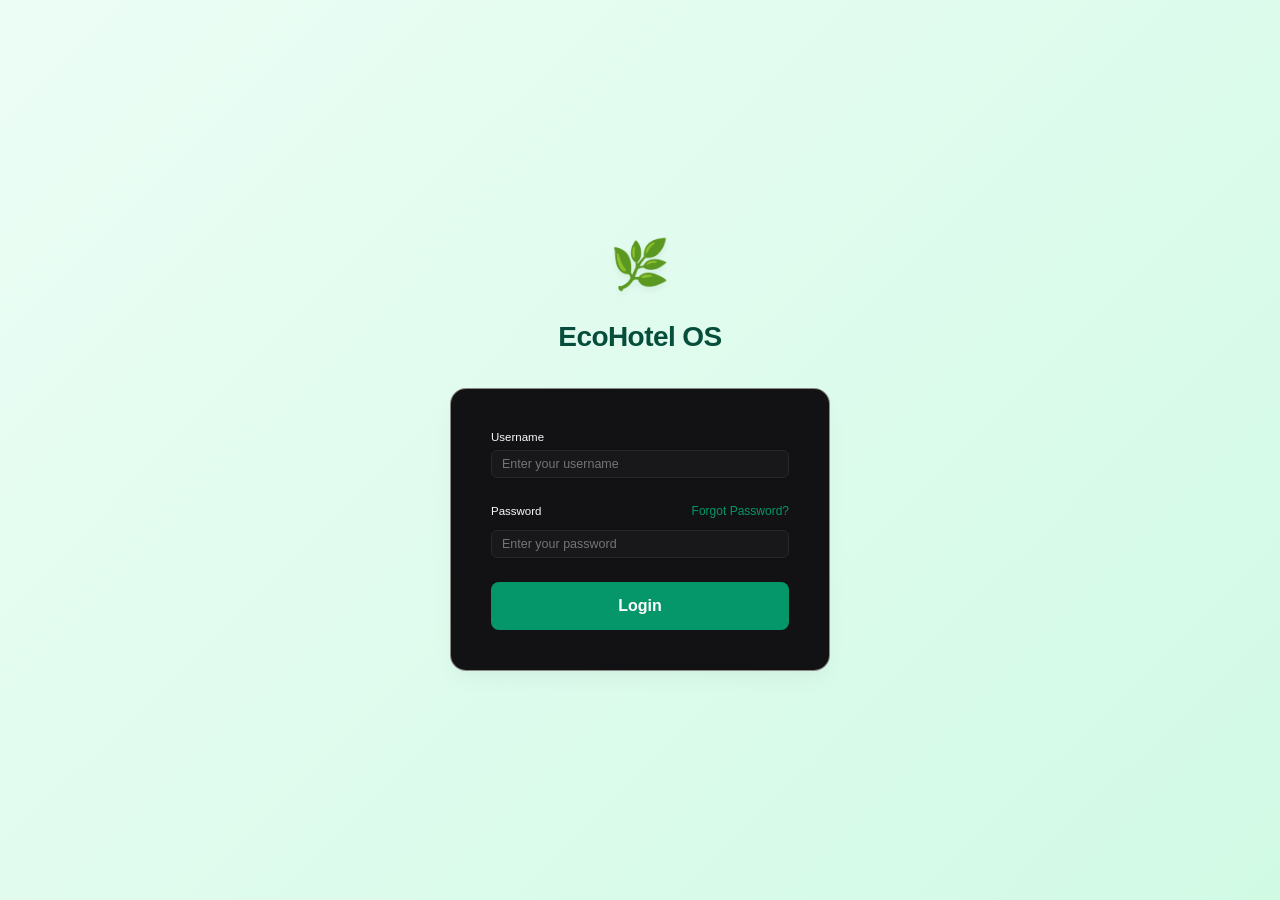
==== commit 49a84400: "Add profile page, reset password and etc" ====
--- a/index.html
+++ b/index.html
@@ -17,6 +17,22 @@
     if (!localStorage.getItem('eco_session')) {
       window.location.href = 'login.html';
     }
+    (function() {
+      try {
+        var t = localStorage.getItem('ecohotel_theme');
+        if (!t) {
+          var db = JSON.parse(localStorage.getItem('ECOHOTEL_OS_DATABASE_VM2026_PROD') || '{}');
+          t = (db.system && db.system.theme) ? db.system.theme : 'light';
+        }
+        if (t === 'dark') {
+          document.documentElement.classList.add('theme-dark');
+          document.documentElement.classList.remove('theme-light');
+        } else {
+          document.documentElement.classList.remove('theme-dark');
+          document.documentElement.classList.add('theme-light');
+        }
+      } catch (e) {}
+    })();
   </script>
 
   <link rel="icon" href="data:image/svg+xml,<svg xmlns='http://www.w3.org/2000/svg' viewBox='0 0 100 100'><text y='.9em' font-size='90'>🌿</text></svg>">
--- a/css/style.css
+++ b/css/style.css
@@ -54,6 +54,7 @@
 }
 
 /* Optional Dark Minimalist Palette (strictly on .theme-dark) */
+html.theme-dark,
 body.theme-dark {
   --bg-app: #09090b;
   --bg-surface: #121215;
@@ -1688,3 +1689,225 @@
   font-size: 11px;
   color: var(--text-muted);
 }
+
+/* ========================================================
+   User Profile Menu & Account Settings
+   ======================================================== */
+.user-profile-btn {
+  display: flex;
+  align-items: center;
+  gap: 8px;
+  padding: 4px 10px 4px 4px;
+  border-radius: 9999px;
+  background: var(--bg-card-subtle);
+  border: 1px solid var(--border-subtle);
+  cursor: pointer;
+  transition: all 0.15s ease;
+  user-select: none;
+}
+.user-profile-btn:hover {
+  background: var(--bg-surface);
+  border-color: var(--border-medium);
+  box-shadow: 0 2px 6px rgba(0,0,0,0.08);
+}
+.user-avatar-circle {
+  width: 28px;
+  height: 28px;
+  border-radius: 50%;
+  background: var(--primary);
+  color: #ffffff;
+  display: flex;
+  align-items: center;
+  justify-content: center;
+  font-weight: 700;
+  font-size: 11.5px;
+  box-shadow: 0 1px 3px rgba(0,0,0,0.2);
+}
+.user-profile-name {
+  font-size: 12.5px;
+  font-weight: 600;
+  color: var(--text-main);
+  line-height: 1;
+}
+
+/* Profile Menu Flyout */
+.profile-menu-flyout {
+  position: fixed;
+  top: 54px;
+  right: 16px;
+  width: 320px;
+  background: var(--bg-card);
+  border: 1px solid var(--border-subtle);
+  border-radius: var(--radius-lg);
+  box-shadow: 0 20px 40px -10px rgba(0, 0, 0, 0.4), 0 0 0 1px rgba(255, 255, 255, 0.08);
+  z-index: 1000;
+  display: flex;
+  flex-direction: column;
+  overflow: hidden;
+  animation: flyoutSlide 0.18s cubic-bezier(0.16, 1, 0.3, 1);
+}
+
+.profile-menu-header {
+  padding: 16px;
+  background: var(--bg-card-subtle);
+  border-bottom: 1px solid var(--border-subtle);
+  display: flex;
+  gap: 12px;
+  align-items: center;
+}
+
+.profile-avatar-lg {
+  width: 44px;
+  height: 44px;
+  border-radius: 50%;
+  background: linear-gradient(135deg, var(--primary), #047857);
+  color: #ffffff;
+  display: flex;
+  align-items: center;
+  justify-content: center;
+  font-weight: 800;
+  font-size: 16px;
+  flex-shrink: 0;
+  box-shadow: 0 2px 8px rgba(5, 150, 105, 0.3);
+}
+
+.profile-meta {
+  flex: 1;
+  min-width: 0;
+}
+
+.profile-meta-name {
+  font-size: 14px;
+  font-weight: 700;
+  color: var(--text-main);
+  white-space: nowrap;
+  overflow: hidden;
+  text-overflow: ellipsis;
+}
+
+.profile-meta-role {
+  display: inline-flex;
+  align-items: center;
+  gap: 4px;
+  font-size: 11px;
+  font-weight: 600;
+  color: var(--primary);
+  margin-top: 2px;
+}
+
+.profile-meta-dept {
+  font-size: 11px;
+  color: var(--text-muted);
+  margin-top: 1px;
+}
+
+.profile-menu-body {
+  padding: 8px;
+  display: flex;
+  flex-direction: column;
+  gap: 2px;
+}
+
+.profile-menu-item {
+  display: flex;
+  align-items: center;
+  gap: 10px;
+  padding: 9px 12px;
+  border-radius: 8px;
+  font-size: 12.5px;
+  font-weight: 500;
+  color: var(--text-main);
+  background: transparent;
+  border: none;
+  width: 100%;
+  text-align: left;
+  cursor: pointer;
+  transition: all 0.12s ease;
+}
+
+.profile-menu-item:hover {
+  background: var(--bg-card-subtle);
+  color: var(--primary);
+}
+
+.profile-menu-item.danger-item:hover {
+  background: rgba(220, 38, 38, 0.1);
+  color: var(--danger);
+}
+
+.profile-menu-divider {
+  height: 1px;
+  background: var(--border-subtle);
+  margin: 6px 4px;
+}
+
+/* Modal Custom Styling */
+.modal-overlay-custom {
+  position: fixed;
+  inset: 0;
+  background: rgba(0, 0, 0, 0.65);
+  backdrop-filter: blur(4px);
+  z-index: 1050;
+  display: flex;
+  align-items: center;
+  justify-content: center;
+  padding: 20px;
+  animation: fadeIn 0.15s ease;
+}
+
+.modal-dialog-custom {
+  background: var(--bg-card);
+  border: 1px solid var(--border-subtle);
+  border-radius: 16px;
+  width: 100%;
+  max-width: 580px;
+  max-height: 85vh;
+  display: flex;
+  flex-direction: column;
+  box-shadow: 0 25px 50px -12px rgba(0, 0, 0, 0.5);
+  overflow: hidden;
+}
+
+.modal-header-custom {
+  padding: 16px 20px;
+  border-bottom: 1px solid var(--border-subtle);
+  display: flex;
+  align-items: center;
+  justify-content: space-between;
+  background: var(--bg-card-subtle);
+}
+
+.modal-body-custom {
+  padding: 20px;
+  overflow-y: auto;
+  flex: 1;
+}
+
+.profile-tabs-nav {
+  display: flex;
+  border-bottom: 1px solid var(--border-subtle);
+  margin-bottom: 20px;
+  gap: 8px;
+}
+
+.profile-tab-btn {
+  padding: 8px 14px;
+  font-size: 13px;
+  font-weight: 600;
+  color: var(--text-muted);
+  background: transparent;
+  border: none;
+  border-bottom: 2px solid transparent;
+  cursor: pointer;
+  transition: all 0.15s;
+}
+
+.profile-tab-btn.active {
+  color: var(--primary);
+  border-bottom-color: var(--primary);
+}
+
+.profile-tab-btn:hover {
+  color: var(--text-main);
+}
+
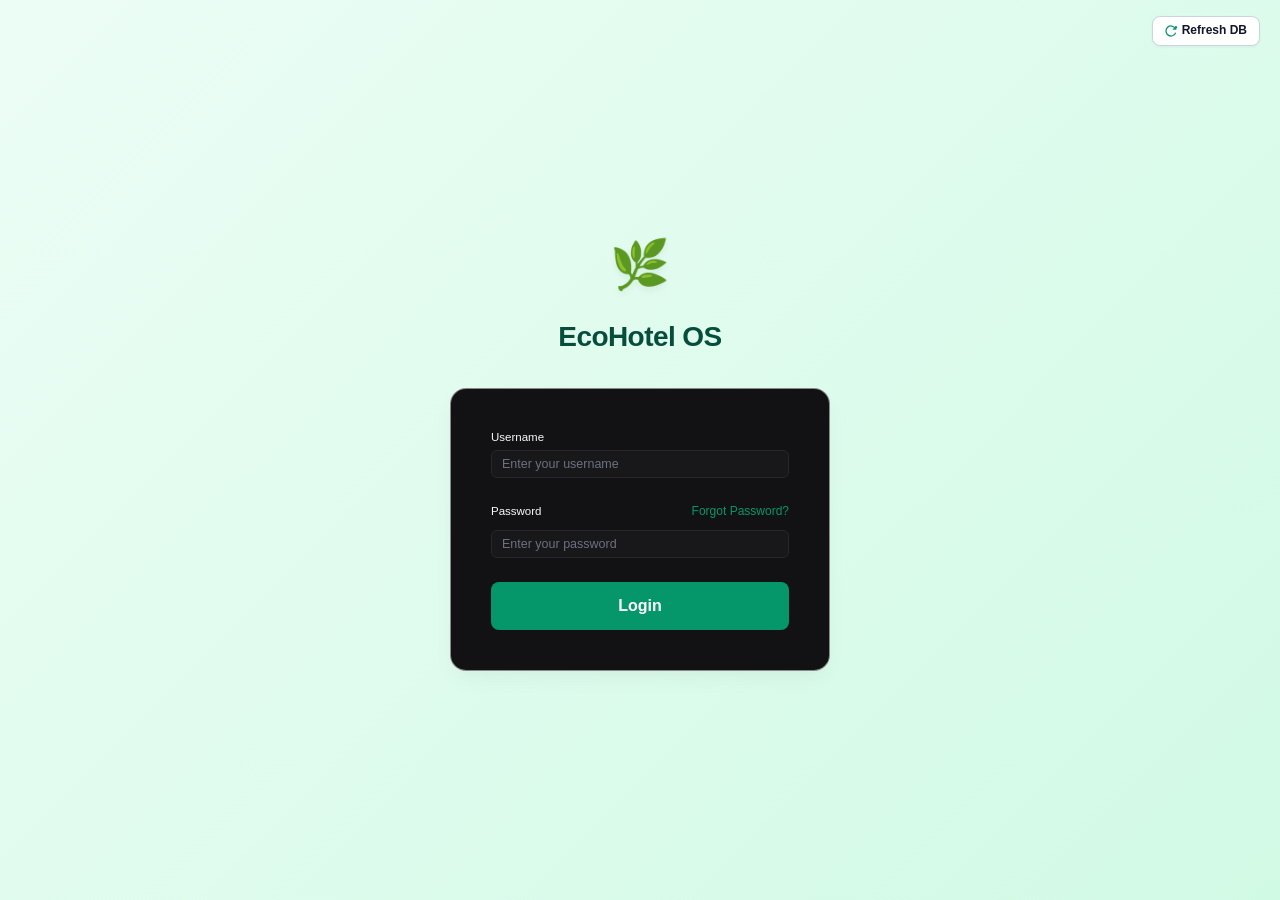
==== commit c49163ca: "More fixes 1. DB not synced enough 2. Some UI dark modes 3. Print and export redundancy 4. Remove te" ====
--- a/index.html
+++ b/index.html
@@ -12,7 +12,7 @@
   <link href="https://fonts.googleapis.com/css2?family=Inter:wght@300;400;500;600;700;800;900&family=JetBrains+Mono:wght@400;500;600;700;800&display=swap" rel="stylesheet" />
 
   <!-- App Stylesheet -->
-  <link rel="stylesheet" href="./css/style.css" />
+  <link rel="stylesheet" href="./css/style.css?v=3.4" />
   <script>
     if (!localStorage.getItem('eco_session')) {
       window.location.href = 'login.html';
@@ -42,7 +42,7 @@
   <div id="app"></div>
 
   <!-- Master JavaScript Application (ES Modules) -->
-  <script type="module" src="./js/app.js?v=2.3"></script>
+  <script type="module" src="./js/app.js?v=3.3"></script>
 </body>
 </html>
 
--- a/css/style.css
+++ b/css/style.css
@@ -351,7 +351,7 @@
 
 .nav-tab:hover {
   color: var(--text-main);
-  background: rgba(0, 0, 0, 0.02);
+  background: var(--bg-card-subtle);
 }
 
 .nav-tab.active {
@@ -650,12 +650,14 @@
 }
 
 .btn-primary {
-  background: var(--text-main);
-  color: var(--bg-surface);
-  border-color: var(--text-main);
+  background: var(--primary);
+  color: #ffffff;
+  border-color: var(--primary);
 }
 .btn-primary:hover {
-  opacity: 0.9;
+  background: var(--primary-hover);
+  border-color: var(--primary-hover);
+  color: #ffffff;
 }
 
 .btn-secondary {
@@ -746,6 +748,21 @@
 .form-input-sm {
   padding: 4px 8px;
   font-size: 11.5px;
+}
+
+select.form-input,
+select,
+textarea.form-input,
+textarea {
+  background-color: var(--bg-input);
+  color: var(--text-main);
+  border: 1px solid var(--border-subtle);
+}
+
+select.form-input option,
+select option {
+  background-color: var(--bg-surface);
+  color: var(--text-main);
 }
 
 .form-help {
@@ -932,11 +949,16 @@
 
 .tab-btn:hover {
   color: var(--text-main);
-  background: rgba(0, 0, 0, 0.03);
+  background: var(--bg-card-subtle);
+}
+
+body.theme-dark .tab-btn {
+  color: #a1a1aa;
 }
 
 body.theme-dark .tab-btn:hover {
-  background: rgba(255, 255, 255, 0.04);
+  color: #f9fafb;
+  background: rgba(255, 255, 255, 0.05);
 }
 
 .tab-btn.active {
@@ -1705,6 +1727,93 @@
   transition: all 0.15s ease;
   user-select: none;
 }
+
+/* ==========================================================================
+   Module 4: Housekeeping Corridor Navigation Route & In-Room QR Modals
+   ========================================================================== */
+
+.corridor-map-container {
+  background: var(--bg-card);
+  border: 1px solid var(--border-subtle);
+  border-radius: var(--radius-md);
+  padding: 16px;
+  display: flex;
+  flex-direction: column;
+  gap: 12px;
+  width: 100%;
+  max-width: 100%;
+  min-width: 0;
+  box-sizing: border-box;
+  overflow: hidden;
+  margin-bottom: 16px;
+}
+
+.corridor-header {
+  display: flex;
+  align-items: center;
+  justify-content: space-between;
+  flex-wrap: wrap;
+  gap: 10px;
+  min-width: 0;
+  max-width: 100%;
+}
+
+.corridor-title {
+  font-size: 13px;
+  font-weight: 700;
+  color: var(--text-main);
+  display: flex;
+  align-items: center;
+  gap: 8px;
+  min-width: 0;
+}
+
+.corridor-controls-wrap {
+  display: flex;
+  align-items: center;
+  gap: 14px;
+}
+
+.corridor-legend {
+  display: flex;
+  align-items: center;
+  gap: 12px;
+  font-size: 11px;
+  color: var(--text-muted);
+}
+
+.legend-dot {
+  display: inline-block;
+  width: 8px;
+  height: 8px;
+  border-radius: 50%;
+  margin-right: 4px;
+}
+
+.slider-nav-btns {
+  display: flex;
+  align-items: center;
+  gap: 6px;
+}
+
+.btn-slider-nav {
+  width: 28px;
+  height: 28px;
+  border-radius: var(--radius-sm);
+  border: 1px solid var(--border-medium);
+  background: var(--bg-surface);
+  color: var(--text-main);
+  font-size: 18px;
+  font-weight: bold;
+  line-height: 1;
+  display: flex;
+  align-items: center;
+  justify-content: center;
+  cursor: pointer;
+  transition: all 0.15s ease;
+  user-select: none;
+}
+
 .user-profile-btn:hover {
   background: var(--bg-surface);
   border-color: var(--border-medium);
@@ -1779,10 +1888,6 @@
 .profile-meta-name {
   font-size: 14px;
   font-weight: 700;
-  color: var(--text-main);
-  white-space: nowrap;
-  overflow: hidden;
-  text-overflow: ellipsis;
 }
 
 .profile-meta-role {
@@ -1911,3 +2016,698 @@
   color: var(--text-main);
 }
 
+.btn-slider-nav:hover {
+  background: var(--primary-light);
+  border-color: var(--primary);
+  color: var(--primary);
+}
+
+.corridor-slider-outer {
+  position: relative;
+  width: 100%;
+  max-width: 100%;
+  min-width: 0;
+  overflow: hidden;
+}
+
+.corridor-slider-outer::after {
+  content: '';
+  position: absolute;
+  left: 0;
+  right: 0;
+  top: 50%;
+  height: 2px;
+  border-top: 2px dashed var(--border-medium);
+  z-index: 1;
+  pointer-events: none;
+}
+
+.corridor-hallway-slider {
+  display: flex;
+  overflow-x: auto;
+  scroll-behavior: smooth;
+  scroll-snap-type: x mandatory;
+  gap: 14px;
+  padding: 8px 2px 10px 2px;
+  scrollbar-width: thin;
+  position: relative;
+  z-index: 2;
+  -webkit-overflow-scrolling: touch;
+  width: 100%;
+  max-width: 100%;
+  min-width: 0;
+  box-sizing: border-box;
+}
+
+.corridor-hallway-slider::-webkit-scrollbar {
+  height: 6px;
+}
+.corridor-hallway-slider::-webkit-scrollbar-track {
+  background: var(--border-subtle);
+  border-radius: 4px;
+}
+.corridor-hallway-slider::-webkit-scrollbar-thumb {
+  background: var(--border-medium);
+  border-radius: 4px;
+}
+.corridor-hallway-slider::-webkit-scrollbar-thumb:hover {
+  background: var(--text-muted);
+}
+
+.corridor-door-card {
+  flex: 0 0 calc((100% - 42px) / 4);
+  min-width: 220px;
+  max-width: 300px;
+  scroll-snap-align: start;
+  position: relative;
+  z-index: 2;
+  background: var(--bg-surface);
+  border: 1px solid var(--border-subtle);
+  border-radius: var(--radius-md);
+  padding: 12px;
+  display: flex;
+  flex-direction: column;
+  gap: 6px;
+  transition: all 0.2s;
+  box-shadow: var(--shadow-sm);
+  box-sizing: border-box;
+}
+
+@media (max-width: 1200px) {
+  .corridor-door-card {
+    flex: 0 0 calc((100% - 28px) / 3);
+    min-width: 200px;
+  }
+}
+
+@media (max-width: 768px) {
+  .corridor-door-card {
+    flex: 0 0 calc((100% - 14px) / 2);
+    min-width: 180px;
+  }
+}
+
+.corridor-door-card.is-active {
+  border-color: var(--secondary, #3b82f6);
+  border-left: 4px solid var(--secondary, #3b82f6);
+}
+
+.corridor-door-card.is-light {
+  border-color: var(--warning, #f59e0b);
+  border-left: 4px solid var(--warning, #f59e0b);
+}
+
+.corridor-door-card.is-skipped {
+  border-color: var(--primary, #10b981);
+  border-left: 4px solid var(--primary, #10b981);
+  background: var(--primary-light, #ecfdf5);
+}
+
+.corridor-door-card.is-overridden {
+  border-color: var(--danger, #ef4444);
+  border-left: 4px solid var(--danger, #ef4444);
+}
+
+.corridor-door-top {
+  display: flex;
+  align-items: center;
+  justify-content: space-between;
+}
+
+.corridor-door-num {
+  font-weight: 700;
+  font-size: 13px;
+  color: var(--text-main);
+}
+
+.corridor-door-type {
+  font-size: 10px;
+  color: var(--text-muted);
+}
+
+.corridor-door-guest {
+  font-size: 11.5px;
+  font-weight: 600;
+  color: var(--text-main);
+  white-space: nowrap;
+  overflow: hidden;
+  text-overflow: ellipsis;
+}
+
+.corridor-door-status {
+  font-size: 10px;
+  font-weight: 600;
+  padding: 2px 6px;
+  border-radius: 4px;
+  display: inline-block;
+  text-align: center;
+  width: fit-content;
+}
+
+.corridor-bypass-pill {
+  font-size: 9.5px;
+  font-weight: 700;
+  color: var(--primary);
+  display: flex;
+  align-items: center;
+  gap: 3px;
+}
+
+.corridor-action-row {
+  display: flex;
+  align-items: center;
+  gap: 6px;
+  margin-top: 4px;
+  padding-top: 6px;
+  border-top: 1px solid var(--border-subtle);
+}
+
+.btn-door-action {
+  padding: 3px 8px;
+  font-size: 10.5px;
+  border-radius: 4px;
+  border: 1px solid var(--border-medium);
+  background: var(--bg-surface);
+  color: var(--text-main);
+  cursor: pointer;
+  transition: all 0.15s;
+  display: inline-flex;
+  align-items: center;
+  gap: 4px;
+}
+
+.btn-door-action:hover {
+  background: var(--primary-light);
+  border-color: var(--primary);
+  color: var(--primary);
+}
+
+/* Unified Door Cards in Corridor Track (both .door-card and .corridor-door-card) */
+.door-card {
+  min-width: 175px;
+  border-radius: var(--radius-lg);
+  padding: 12px 14px;
+  background: var(--bg-surface);
+  border: 1.5px solid var(--border-subtle);
+  color: var(--text-main);
+  flex-shrink: 0;
+  display: flex;
+  flex-direction: column;
+  transition: all 0.2s ease;
+  box-shadow: var(--shadow-sm);
+}
+
+.door-card.door-active {
+  background: var(--bg-surface);
+  border-color: var(--border-medium);
+}
+.door-card.door-active .door-status-tag {
+  font-size: 11px;
+  font-weight: 700;
+  color: #38bdf8;
+}
+body:not(.theme-dark) .door-card.door-active .door-status-tag {
+  color: #0284c7;
+}
+
+.door-card.door-skipped {
+  background: var(--primary-light);
+  border-color: var(--primary);
+}
+.door-card.door-skipped .door-status-tag {
+  font-size: 11px;
+  font-weight: 700;
+  color: var(--primary);
+}
+
+.door-card.door-light {
+  background: var(--warning-light);
+  border-color: var(--warning);
+}
+.door-card.door-light .door-status-tag {
+  font-size: 11px;
+  font-weight: 700;
+  color: var(--warning);
+}
+
+.door-card-num {
+  font-size: 14.5px;
+  font-weight: 700;
+  color: var(--text-main);
+}
+
+.door-card-guest {
+  font-size: 11.5px;
+  color: var(--text-muted);
+  margin-bottom: 6px;
+  white-space: nowrap;
+  overflow: hidden;
+  text-overflow: ellipsis;
+}
+
+.door-card-pref {
+  font-size: 10.5px;
+  padding: 4px 6px;
+  border-radius: var(--radius-sm);
+  background: var(--bg-card-subtle);
+  color: var(--text-main);
+  border: 1px solid var(--border-subtle);
+  margin-bottom: 8px;
+  white-space: nowrap;
+  overflow: hidden;
+  text-overflow: ellipsis;
+}
+
+.door-card-actions {
+  display: flex;
+  gap: 4px;
+  margin-top: auto;
+}
+
+.door-card-actions .btn {
+  flex: 1;
+  font-size: 10px;
+  padding: 3px 0;
+  min-height: 26px;
+  line-height: 1;
+}
+
+/* In-Room QR Code Modal */
+.qr-preview-box {
+  display: flex;
+  flex-direction: column;
+  align-items: center;
+  justify-content: center;
+  padding: 20px;
+  background: var(--bg-card-subtle);
+  border-radius: var(--radius-md);
+  border: 1px solid var(--border-subtle);
+  margin: 12px 0;
+  text-align: center;
+}
+
+.qr-canvas-holder {
+  background: #ffffff;
+  padding: 14px;
+  border-radius: var(--radius-md);
+  display: inline-flex;
+  align-items: center;
+  justify-content: center;
+  box-shadow: 0 2px 8px rgba(0, 0, 0, 0.1);
+}
+
+.qr-token-pill {
+  font-family: var(--font-mono);
+  font-size: 11.5px;
+  font-weight: 700;
+  background: var(--bg-card-subtle);
+  padding: 4px 10px;
+  border-radius: 4px;
+  border: 1px solid var(--border-subtle);
+  color: var(--text-main);
+  margin-top: 10px;
+}
+
+.profile-meta-role {
+  display: inline-flex;
+  align-items: center;
+  gap: 4px;
+  font-size: 11px;
+  font-weight: 600;
+  color: var(--primary);
+  margin-top: 2px;
+}
+
+.profile-meta-dept {
+  font-size: 11px;
+  color: var(--text-muted);
+  margin-top: 1px;
+}
+
+.profile-menu-body {
+  padding: 8px;
+  display: flex;
+  flex-direction: column;
+  gap: 2px;
+}
+
+.profile-menu-item {
+  display: flex;
+  align-items: center;
+  gap: 10px;
+  padding: 9px 12px;
+  border-radius: 8px;
+  font-size: 12.5px;
+  font-weight: 500;
+  color: var(--text-main);
+  background: transparent;
+  border: none;
+  width: 100%;
+  text-align: left;
+  cursor: pointer;
+  transition: all 0.12s ease;
+}
+
+.profile-menu-item:hover {
+  background: var(--bg-card-subtle);
+  color: var(--primary);
+}
+
+.profile-menu-item.danger-item:hover {
+  background: rgba(220, 38, 38, 0.1);
+  color: var(--danger);
+}
+
+.profile-menu-divider {
+  height: 1px;
+  background: var(--border-subtle);
+  margin: 6px 4px;
+}
+
+/* Modal Custom Styling */
+.modal-overlay-custom {
+  position: fixed;
+  inset: 0;
+  background: rgba(0, 0, 0, 0.65);
+  backdrop-filter: blur(4px);
+  z-index: 1050;
+  display: flex;
+  align-items: center;
+  justify-content: center;
+  padding: 20px;
+  animation: fadeIn 0.15s ease;
+}
+
+.modal-dialog-custom {
+  background: var(--bg-card);
+  border: 1px solid var(--border-subtle);
+  border-radius: 16px;
+  width: 100%;
+  max-width: 580px;
+  max-height: 85vh;
+  display: flex;
+  flex-direction: column;
+  box-shadow: 0 25px 50px -12px rgba(0, 0, 0, 0.5);
+  overflow: hidden;
+}
+
+.modal-header-custom {
+  padding: 16px 20px;
+  border-bottom: 1px solid var(--border-subtle);
+  display: flex;
+  align-items: center;
+  justify-content: space-between;
+  background: var(--bg-card-subtle);
+}
+
+.modal-body-custom {
+  padding: 20px;
+  overflow-y: auto;
+  flex: 1;
+}
+
+.profile-tabs-nav {
+  display: flex;
+  border-bottom: 1px solid var(--border-subtle);
+  margin-bottom: 20px;
+  gap: 8px;
+}
+
+.profile-tab-btn {
+  padding: 8px 14px;
+  font-size: 13px;
+  font-weight: 600;
+  color: var(--text-muted);
+  background: transparent;
+  border: none;
+  border-bottom: 2px solid transparent;
+  cursor: pointer;
+  transition: all 0.15s;
+}
+
+.profile-tab-btn.active {
+  color: var(--primary);
+  border-bottom-color: var(--primary);
+}
+
+.profile-tab-btn:hover {
+  color: var(--text-main);
+}
+
+.corridor-door-status {
+  font-size: 10px;
+  font-weight: 600;
+  padding: 2px 6px;
+  border-radius: 4px;
+  display: inline-block;
+  text-align: center;
+  width: fit-content;
+}
+
+.corridor-bypass-pill {
+  font-size: 9.5px;
+  font-weight: 700;
+  color: var(--primary);
+  display: flex;
+  align-items: center;
+  gap: 3px;
+}
+
+.corridor-action-row {
+  display: flex;
+  align-items: center;
+  gap: 6px;
+  margin-top: 4px;
+  padding-top: 6px;
+  border-top: 1px solid var(--border-subtle);
+}
+
+.btn-door-action {
+  padding: 3px 8px;
+  font-size: 10.5px;
+  border-radius: 4px;
+  border: 1px solid var(--border-medium);
+  background: var(--bg-surface);
+  color: var(--text-main);
+  cursor: pointer;
+  transition: all 0.15s;
+  display: inline-flex;
+  align-items: center;
+  gap: 4px;
+}
+
+.btn-door-action:hover {
+  background: var(--primary-light);
+  border-color: var(--primary);
+  color: var(--primary);
+}
+
+/* In-Room QR Code Modal */
+.qr-preview-box {
+  display: flex;
+  flex-direction: column;
+  align-items: center;
+  justify-content: center;
+  padding: 20px;
+  background: var(--bg-card-subtle);
+  border-radius: var(--radius-md);
+  border: 1px solid var(--border-subtle);
+  margin: 12px 0;
+  text-align: center;
+}
+
+.qr-token-pill {
+  font-family: var(--font-mono);
+  font-size: 11.5px;
+  font-weight: 700;
+  background: var(--bg-card-subtle);
+  padding: 4px 10px;
+  border-radius: 4px;
+  border: 1px solid var(--border-subtle);
+  color: var(--text-main);
+  margin-top: 10px;
+}
+
+/* Database Refresh Spinner Animation */
+@keyframes spin {
+  from { transform: rotate(0deg); }
+  to { transform: rotate(360deg); }
+}
+
+.spin-animation {
+  animation: spin 0.8s linear infinite !important;
+  transform-origin: center center;
+}
+
+/* ==========================================================================
+   COMPREHENSIVE DARK MODE OVERRIDES
+   Forces browser-native widgets (inputs, selects, scrollbars, etc.)
+   to respect the dark theme properly using color-scheme property.
+   ========================================================================== */
+
+/* Light mode: signal to browser to render native widgets in light style */
+html.theme-light,
+body.theme-light {
+  color-scheme: light;
+}
+
+/* Dark mode: signal to browser to render native widgets in dark style */
+html.theme-dark,
+body.theme-dark {
+  color-scheme: dark;
+}
+
+/* Dark mode: Force all form inputs to use theme variables */
+body.theme-dark input,
+body.theme-dark textarea,
+body.theme-dark select {
+  background-color: var(--bg-input);
+  color: var(--text-main);
+  border-color: var(--border-subtle);
+  color-scheme: dark;
+}
+
+body.theme-dark input:focus,
+body.theme-dark textarea:focus,
+body.theme-dark select:focus {
+  border-color: var(--border-focus);
+  outline: none;
+}
+
+/* Dark mode: date/time picker native widget fix */
+body.theme-dark input[type="date"],
+body.theme-dark input[type="time"],
+body.theme-dark input[type="datetime-local"],
+body.theme-dark input[type="number"] {
+  background-color: var(--bg-input);
+  color: var(--text-main);
+}
+
+/* Dark mode: placeholder text */
+body.theme-dark input::placeholder,
+body.theme-dark textarea::placeholder {
+  color: var(--text-light);
+}
+
+/* Dark mode: select dropdown options */
+body.theme-dark select option {
+  background-color: var(--bg-card);
+  color: var(--text-main);
+}
+
+/* Dark mode: Toast notifications */
+body.theme-dark .toast {
+  background: var(--bg-surface);
+  border-color: var(--border-medium);
+  color: var(--text-main);
+}
+
+/* Dark mode: SVG icons should inherit color */
+body.theme-dark svg {
+  color: inherit;
+}
+
+/* Dark mode: Modal backdrop darker */
+body.theme-dark .modal-backdrop {
+  background: rgba(0, 0, 0, 0.7);
+}
+
+/* Dark mode: Code element */
+body.theme-dark code {
+  background: var(--bg-card-subtle);
+  color: var(--text-main);
+  border-color: var(--border-subtle);
+}
+
+/* Dark mode: Table header background fix (some tables use inline styles) */
+body.theme-dark .data-table th {
+  background: var(--bg-card);
+  color: var(--text-muted);
+}
+
+/* Dark mode: Audit entries */
+body.theme-dark .audit-entry {
+  background: var(--bg-card-subtle);
+  border-color: var(--border-subtle);
+}
+
+/* Dark mode: Heatmap items */
+body.theme-dark .heatmap-item {
+  background: var(--bg-card-subtle);
+  border-color: var(--border-subtle);
+}
+
+/* Dark mode: Alert item cards */
+body.theme-dark .alert-item-card {
+  background: var(--bg-surface);
+  border-color: var(--border-subtle);
+}
+body.theme-dark .alert-item-card:hover {
+  background: var(--bg-card-subtle);
+}
+
+/* Dark mode: Profile menu flyout */
+body.theme-dark .profile-menu-flyout {
+  background: var(--bg-card);
+  border-color: var(--border-subtle);
+}
+
+/* Dark mode: Alerts flyout */
+body.theme-dark .alerts-flyout {
+  background: var(--bg-card);
+  border-color: var(--border-subtle);
+}
+
+/* Dark mode: Phone frame simulation */
+body.theme-dark .phone-frame {
+  background: var(--bg-surface);
+  border-color: var(--border-medium);
+}
+
+body.theme-dark .phone-notch {
+  background: var(--bg-card-subtle);
+}
+
+/* Dark mode: Corridor door cards */
+body.theme-dark .corridor-door-card {
+  background: var(--bg-surface);
+  border-color: var(--border-subtle);
+}
+
+/* Dark mode: Pwa option cards */
+body.theme-dark .pwa-option-card {
+  background: var(--bg-surface);
+  border-color: var(--border-subtle);
+}
+
+body.theme-dark .pwa-option-card.selected {
+  background: var(--primary-light);
+  border-color: var(--primary);
+}
+
+/* Dark mode: Radio cards */
+body.theme-dark .radio-card {
+  background: var(--bg-surface);
+  border-color: var(--border-subtle);
+}
+
+/* Dark mode: Stream items */
+body.theme-dark .streamlined-item:hover {
+  background: var(--bg-card-hover);
+}
+
+/* Smooth theme transitions for ALL elements */
+*,
+*::before,
+*::after {
+  transition-property: background-color, border-color, color, box-shadow;
+  transition-duration: 0.15s;
+  transition-timing-function: ease;
+}
+
+/* But don't apply transitions to animations - they conflict */
+.spin-animation,
+.fade-in,
+[class*="animate"] {
+  transition: none !important;
+}
